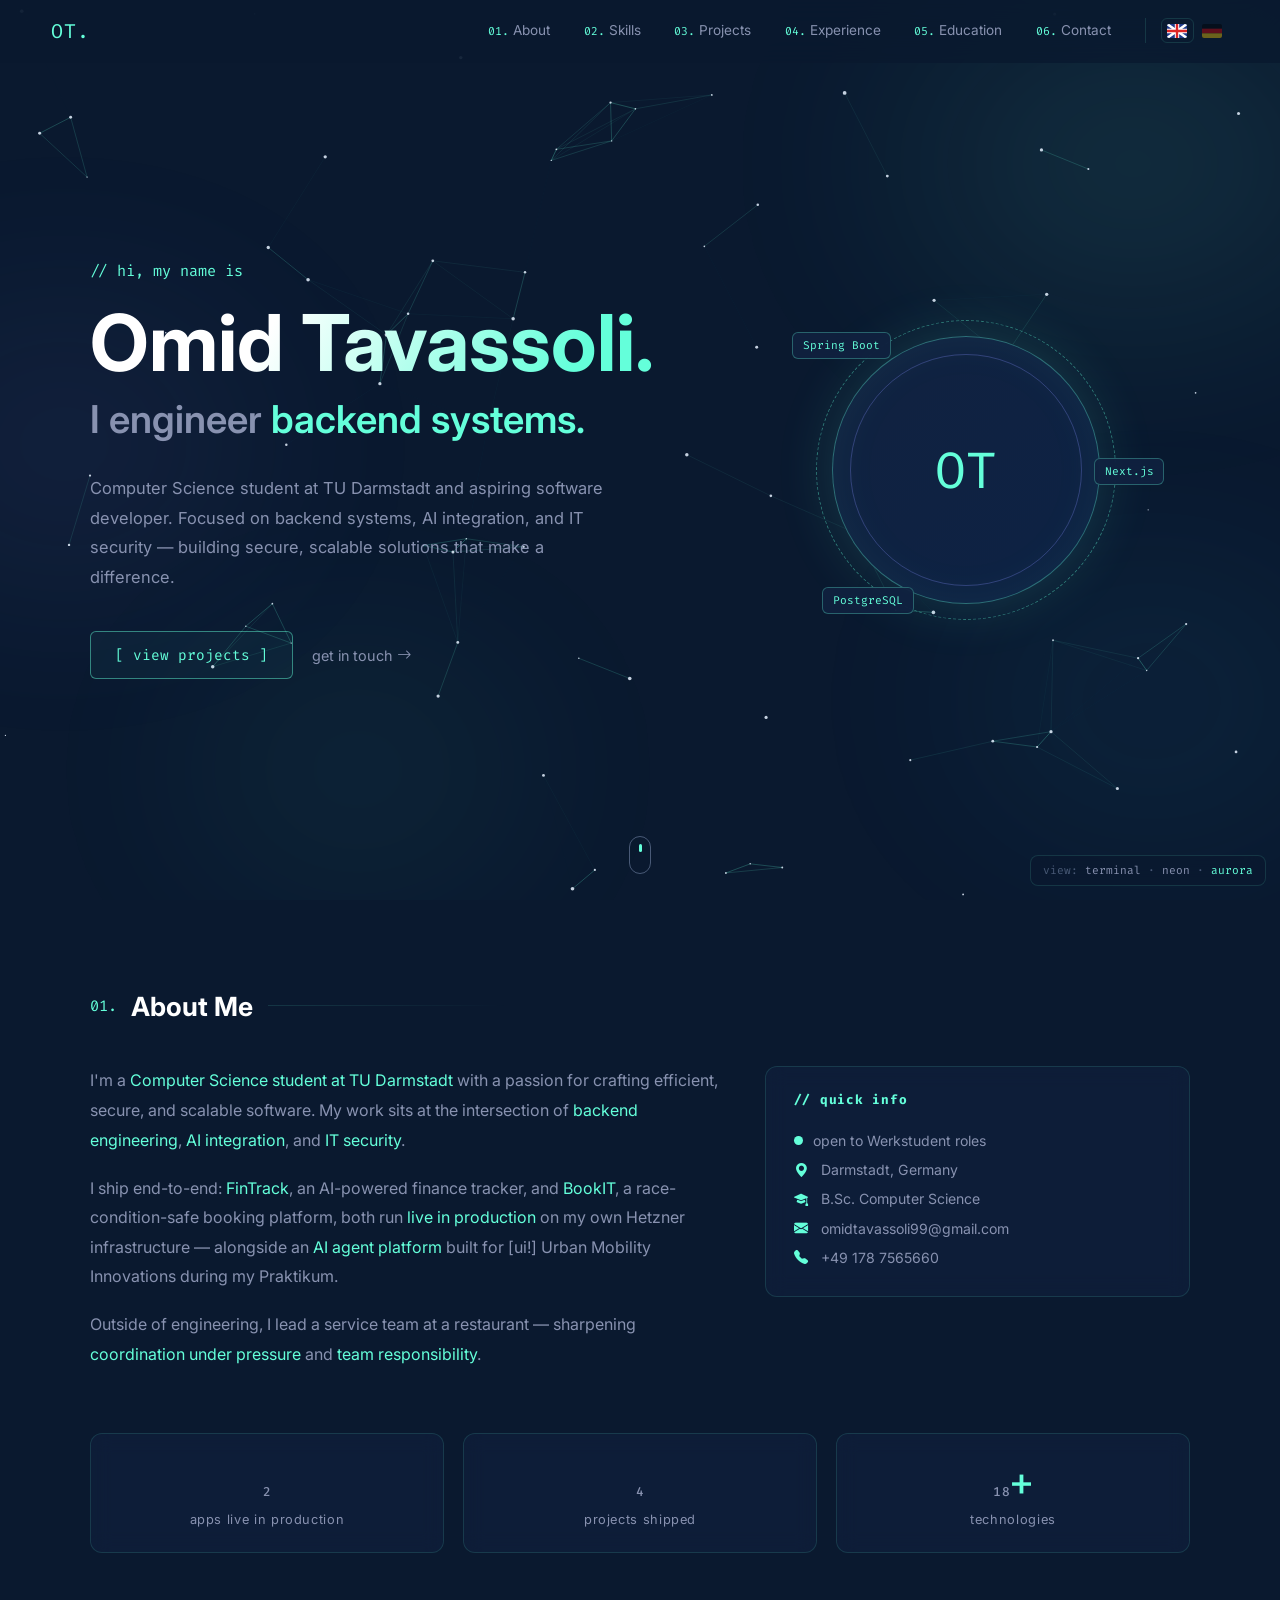
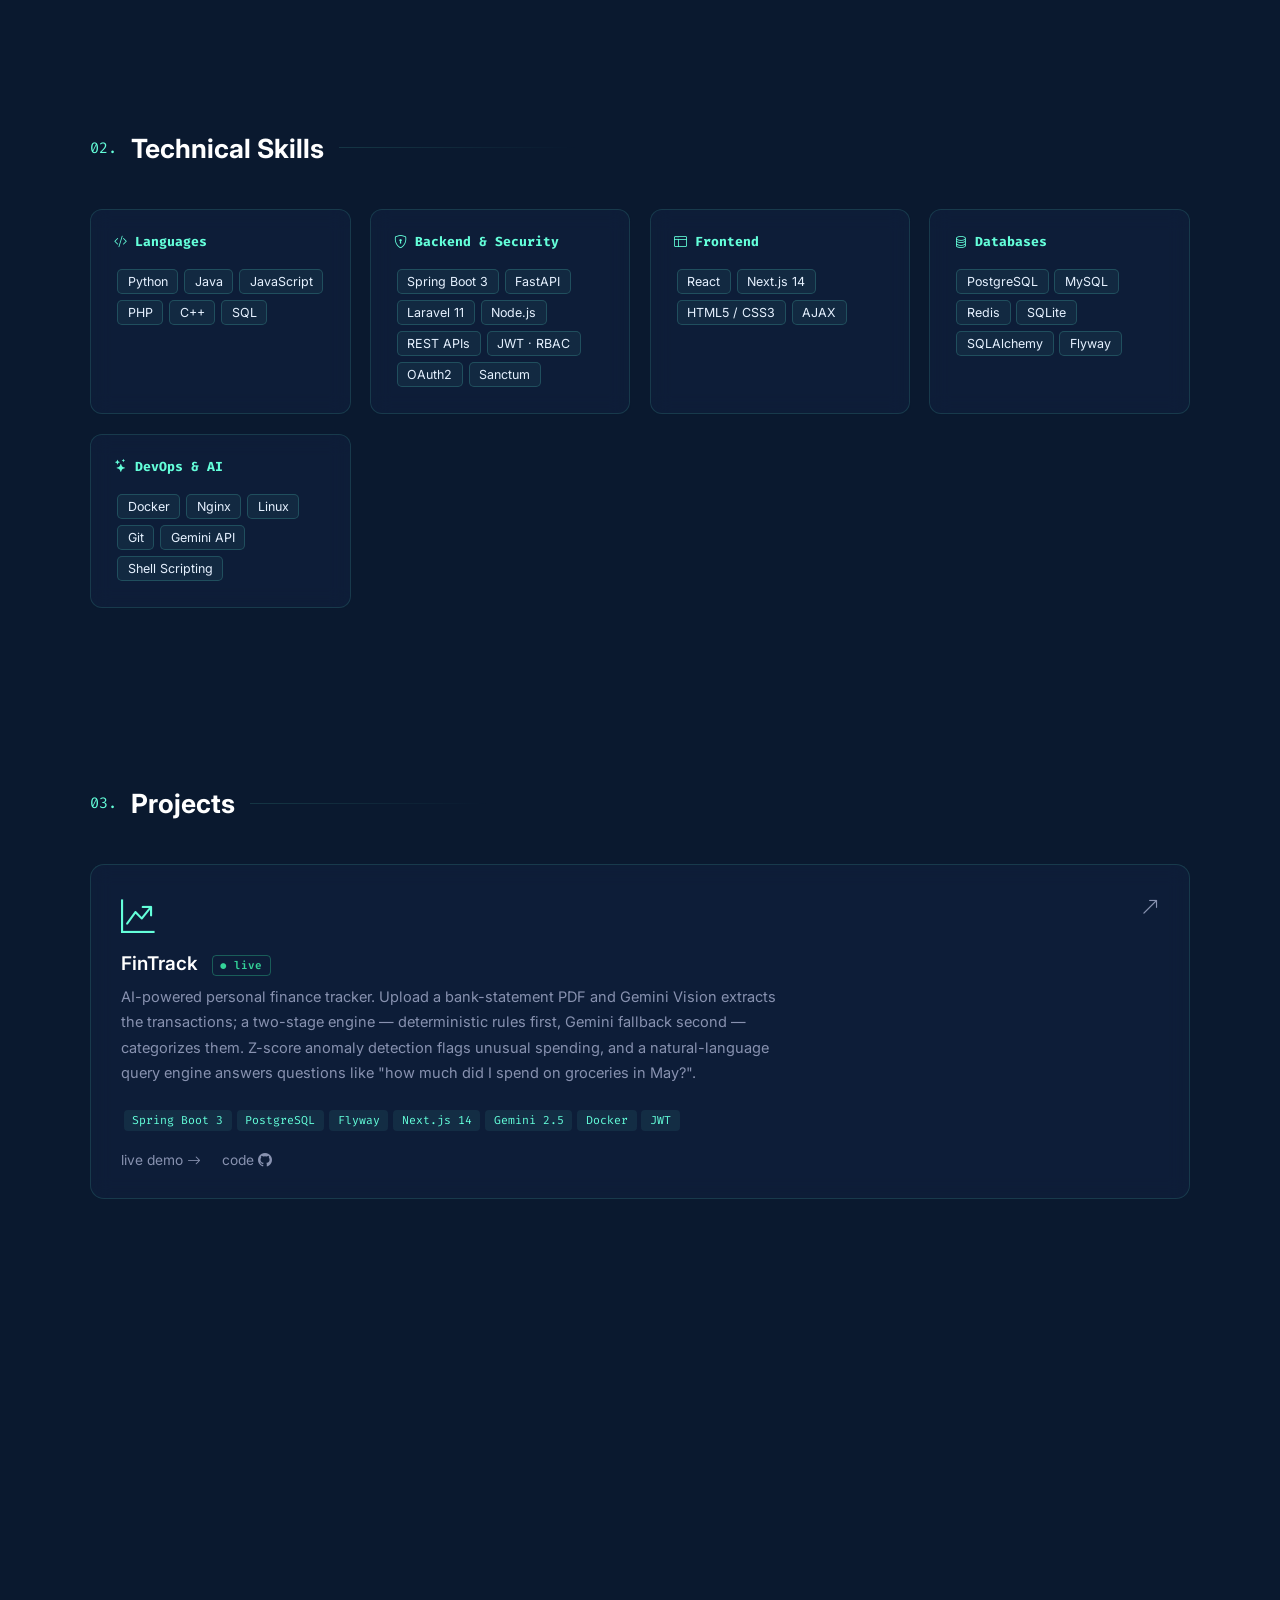
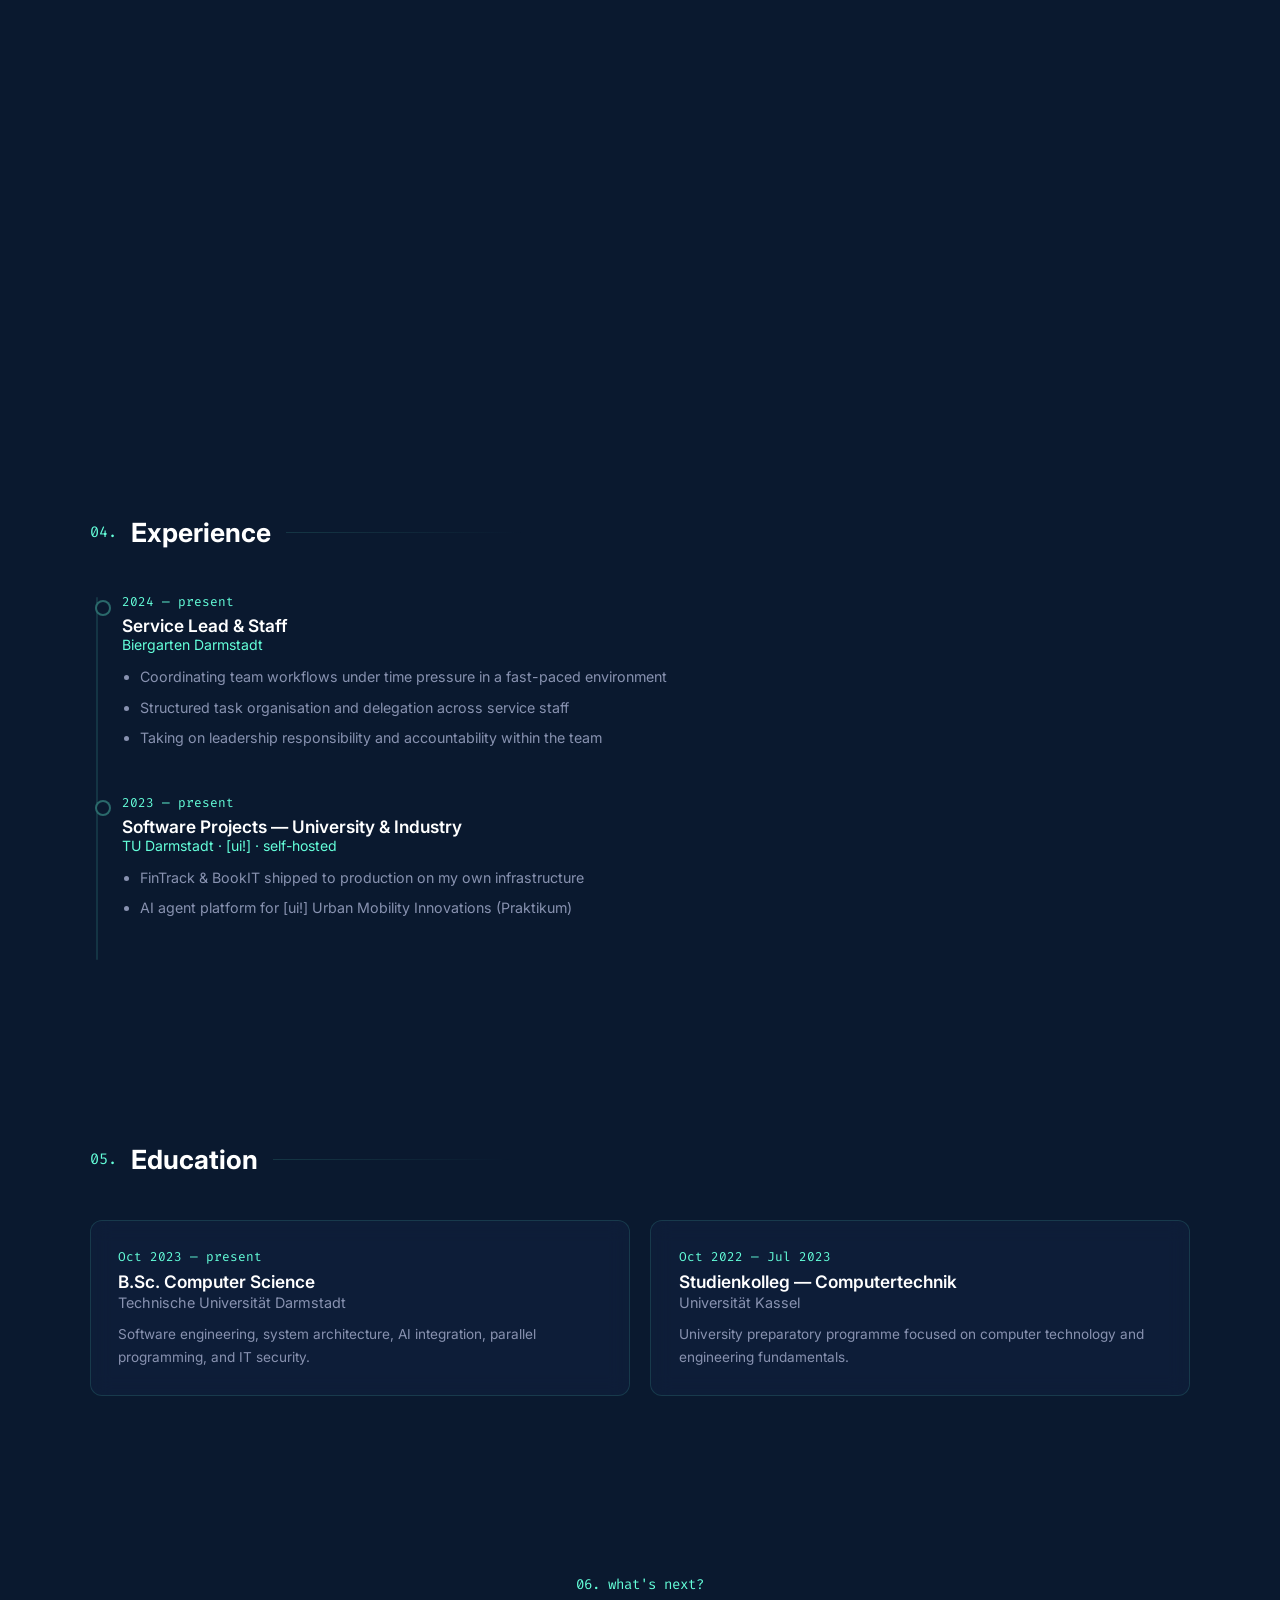
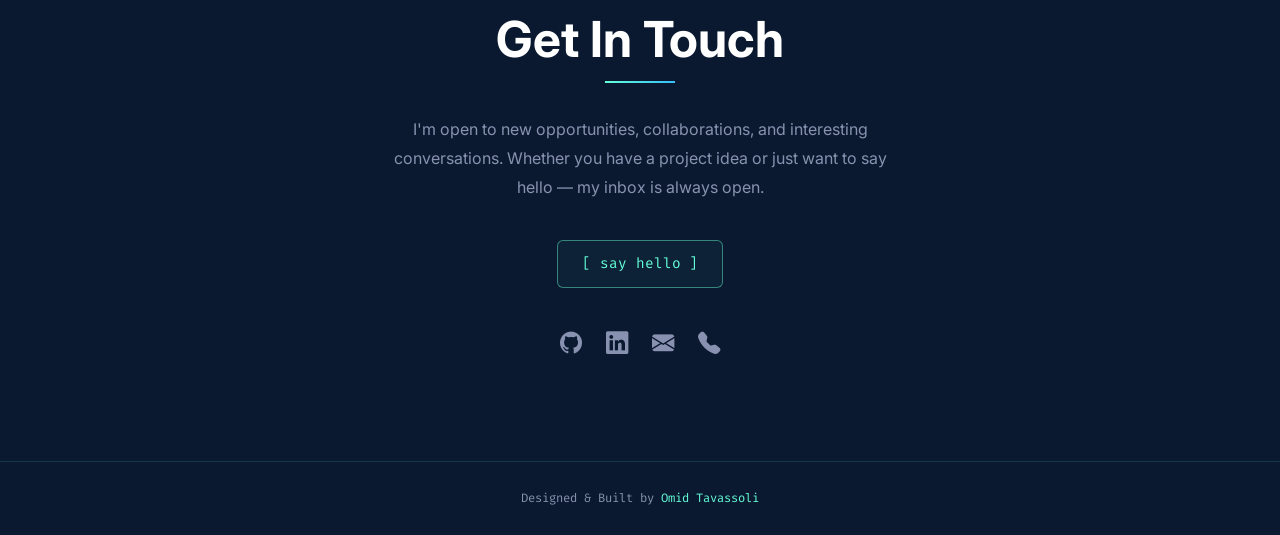
==== aurora.html @ 53992a0b "new design and evrything new i fucked up befor" ====
<!DOCTYPE html>
<html lang="en">
<head>
<meta charset="UTF-8">
<meta name="viewport" content="width=device-width, initial-scale=1.0">
<title>Omid Tavassoli — Software Developer · Aurora</title>
<meta name="description" content="Omid Tavassoli — Computer Science student at TU Darmstadt building secure backend systems, AI integrations, and full-stack web apps.">
<meta name="author" content="Omid Tavassoli">
<meta name="theme-color" content="#0a192f">
<meta property="og:type" content="website">
<meta property="og:title" content="Omid Tavassoli — Software Developer">
<meta property="og:description" content="Backend systems, AI integration, and IT security — portfolio of a CS student at TU Darmstadt.">
<link rel="icon" type="image/svg+xml" href="data:image/svg+xml,%3Csvg xmlns='http://www.w3.org/2000/svg' viewBox='0 0 64 64'%3E%3Crect width='64' height='64' rx='14' fill='%230a192f'/%3E%3Ctext x='32' y='43' font-family='monospace' font-size='26' font-weight='bold' text-anchor='middle' fill='%2364ffda'%3EOT%3C/text%3E%3C/svg%3E">
<link rel="preconnect" href="https://fonts.googleapis.com">
<link rel="preconnect" href="https://fonts.gstatic.com" crossorigin>
<link href="https://fonts.googleapis.com/css2?family=Inter:wght@300;400;500;600;700&family=Fira+Code:wght@400;500&display=swap" rel="stylesheet">
<link href="https://cdn.jsdelivr.net/npm/bootstrap-icons@1.11.3/font/bootstrap-icons.css" rel="stylesheet">
<style>
:root{
    --bg:#0a192f; --bg2:#112240; --card:rgba(17,34,64,.55);
    --mint:#64ffda; --indigo:#818cf8; --sky:#38bdf8;
    --text:#e6f1ff; --muted:#8892b0; --faint:#495a77;
    --border:rgba(100,255,218,.13);
}
*{margin:0;padding:0;box-sizing:border-box}
html{scroll-behavior:smooth}
body{
    background:var(--bg);color:var(--text);
    font-family:'Inter',sans-serif;overflow-x:hidden;
    animation:pagein .55s ease;
}
@keyframes pagein{from{opacity:0}}
::selection{background:rgba(100,255,218,.85);color:#0a192f}
::-webkit-scrollbar{width:7px}
::-webkit-scrollbar-track{background:var(--bg)}
::-webkit-scrollbar-thumb{background:#1d3a6e;border-radius:4px}
::-webkit-scrollbar-thumb:hover{background:var(--mint)}
.wrap{width:min(1100px,92%);margin:0 auto}
.mono{font-family:'Fira Code',monospace}

/* ── scroll progress ── */
#prog{position:fixed;top:0;left:0;right:0;height:2px;z-index:500;
    background:linear-gradient(90deg,var(--mint),var(--sky),var(--indigo));
    transform:scaleX(0);transform-origin:left}

/* ── aurora background ── */
#bgfx{position:fixed;inset:0;z-index:0;overflow:hidden;pointer-events:none}
.aur{position:absolute;border-radius:50%;filter:blur(110px);opacity:.32;will-change:transform}
.a1{width:55vw;height:34vw;top:-6%;right:-16%;background:radial-gradient(ellipse,rgba(100,255,218,.5),transparent 65%);animation:adrift1 28s ease-in-out infinite alternate}
.a2{width:46vw;height:30vw;top:28%;left:-18%;background:radial-gradient(ellipse,rgba(129,140,248,.45),transparent 65%);animation:adrift2 34s ease-in-out infinite alternate}
.a3{width:44vw;height:28vw;top:58%;right:-12%;background:radial-gradient(ellipse,rgba(56,189,248,.4),transparent 65%);animation:adrift3 30s ease-in-out infinite alternate}
.a4{width:40vw;height:26vw;bottom:-4%;left:8%;background:radial-gradient(ellipse,rgba(100,255,218,.35),transparent 65%);animation:adrift1 26s ease-in-out infinite alternate-reverse}
@keyframes adrift1{to{transform:translate3d(-6vw,5vh,0) scale(1.18) rotate(8deg)}}
@keyframes adrift2{to{transform:translate3d(7vw,-4vh,0) scale(.92) rotate(-6deg)}}
@keyframes adrift3{to{transform:translate3d(-5vw,-6vh,0) scale(1.1) rotate(5deg)}}
#page{position:relative;z-index:1}

/* ── navbar ── */
#nav{
    position:fixed;top:0;left:0;right:0;z-index:300;
    display:flex;align-items:center;justify-content:space-between;
    padding:1rem 4vw;
    background:rgba(10,25,47,.78);backdrop-filter:blur(14px);-webkit-backdrop-filter:blur(14px);
    border-bottom:1px solid transparent;
    transition:transform .4s ease,box-shadow .3s,border-color .3s;
}
#nav.scrolled{box-shadow:0 10px 34px rgba(0,0,0,.4);border-color:var(--border)}
#nav.hide{transform:translateY(-100%)}
.brand{font-family:'Fira Code';color:var(--mint);font-size:1.25rem;text-decoration:none;letter-spacing:.04em}
#navlinks{display:flex;align-items:center;gap:.4rem}
.nv{position:relative;color:var(--muted);text-decoration:none;font-size:.85rem;padding:.4rem .2rem;margin:0 .65rem;transition:color .3s}
.nv b{font-family:'Fira Code';font-weight:400;color:var(--mint);font-size:.72rem;margin-right:.25rem}
.nv::after{content:'';position:absolute;left:0;bottom:-1px;height:1.5px;width:100%;background:var(--mint);
    transform:scaleX(0);transform-origin:right;transition:transform .35s ease}
.nv:hover,.nv.active{color:var(--text)}
.nv:hover::after,.nv.active::after{transform:scaleX(1);transform-origin:left}
#mbtn{display:none;background:none;border:none;color:var(--mint);font-size:1.5rem}
@media (max-width:880px){
    #mbtn{display:block}
    #navlinks{
        position:absolute;top:100%;left:0;right:0;flex-direction:column;align-items:flex-start;
        gap:.2rem;padding:1rem 4vw 1.4rem;
        background:rgba(10,25,47,.96);backdrop-filter:blur(16px);border-bottom:1px solid var(--border);
        opacity:0;pointer-events:none;transform:translateY(-8px);transition:opacity .3s,transform .3s;
    }
    #navlinks.open{opacity:1;pointer-events:auto;transform:none}
}

/* ── reveal system ── */
.reveal{opacity:0;transform:translateY(26px);filter:blur(6px);
    transition:opacity .8s cubic-bezier(.22,1,.36,1),transform .8s cubic-bezier(.22,1,.36,1),filter .8s ease;
    transition-delay:var(--d,0s)}
.reveal-l{transform:translateX(-40px)}
.reveal-r{transform:translateX(40px)}
.reveal.on{opacity:1;transform:none;filter:none}

/* ── hero ── */
#hero{position:relative;min-height:100vh;display:flex;align-items:center;padding:100px 0 60px;overflow:hidden}
#stars{position:absolute;inset:0;z-index:0}
.hero-inner{position:relative;z-index:1;display:grid;grid-template-columns:1.15fr .85fr;gap:3rem;align-items:center;width:min(1100px,92%);margin:0 auto;will-change:transform}
.hero-tag{font-family:'Fira Code';color:var(--mint);font-size:.95rem;margin-bottom:1.3rem}
.hero-name{
    font-size:clamp(2.5rem,6.5vw,4.9rem);font-weight:700;line-height:1.04;margin-bottom:.8rem;
    background:linear-gradient(120deg,#fff 30%,var(--mint) 80%);
    -webkit-background-clip:text;background-clip:text;color:transparent;
}
.hero-role{font-size:clamp(1.3rem,3.3vw,2.4rem);font-weight:600;color:var(--muted);margin-bottom:1.5rem;min-height:1.4em}
.rotor{display:inline-block;overflow:hidden;vertical-align:bottom}
.rotor span{display:inline-block;color:var(--mint);transition:transform .5s cubic-bezier(.22,1,.36,1),opacity .5s}
.rotor span.down{transform:translateY(112%);opacity:0}
.hero-bio{color:var(--muted);font-size:1.03rem;max-width:520px;line-height:1.8;margin-bottom:2.4rem}
.hero-cta{display:flex;gap:1.2rem;flex-wrap:wrap;align-items:center}
.btn-brk{
    font-family:'Fira Code';font-size:.9rem;color:var(--mint);text-decoration:none;
    padding:.85rem 1.5rem;border:1px solid rgba(100,255,218,.45);border-radius:6px;
    background:rgba(100,255,218,.04);display:inline-flex;gap:.55rem;align-items:center;
    transition:background .3s,transform .3s,box-shadow .3s;
}
.btn-brk .bl,.btn-brk .br{display:inline-block;transition:transform .3s ease}
.btn-brk:hover{background:rgba(100,255,218,.1);transform:translateY(-3px);box-shadow:0 0 30px rgba(100,255,218,.18)}
.btn-brk:hover .bl{transform:translateX(-5px)}
.btn-brk:hover .br{transform:translateX(5px)}
.link-arrow{color:var(--muted);font-size:.9rem;text-decoration:none;transition:color .3s}
.link-arrow i{transition:transform .3s;display:inline-block}
.link-arrow:hover{color:var(--mint)}
.link-arrow:hover i{transform:translateX(5px)}

.avatar{position:relative;width:min(300px,68vw);aspect-ratio:1;margin:0 auto}
.avatar::before{content:'';position:absolute;inset:0;border-radius:50%;border:1.5px dashed rgba(100,255,218,.4);animation:rotcw 28s linear infinite}
.avatar::after{content:'';position:absolute;inset:34px;border-radius:50%;border:1px solid rgba(129,140,248,.3);animation:rotccw 20s linear infinite}
@keyframes rotcw{to{transform:rotate(360deg)}}
@keyframes rotccw{to{transform:rotate(-360deg)}}
.av-core{
    position:absolute;inset:16px;border-radius:50%;
    background:linear-gradient(135deg,#112240,#0d2244);
    border:1px solid rgba(100,255,218,.35);
    display:flex;align-items:center;justify-content:center;
    font-family:'Fira Code';font-size:3.2rem;color:var(--mint);
    box-shadow:0 0 60px rgba(100,255,218,.14),inset 0 0 50px rgba(100,255,218,.05);
}
.av-chip{
    position:absolute;font-family:'Fira Code';font-size:.7rem;color:var(--mint);
    background:rgba(17,34,64,.88);border:1px solid rgba(100,255,218,.3);
    border-radius:6px;padding:.32rem .6rem;backdrop-filter:blur(6px);
    animation:bob 5.5s ease-in-out infinite alternate;z-index:2;
}
.av-chip.k1{top:4%;left:-8%;animation-delay:0s}
.av-chip.k2{top:46%;right:-16%;animation-delay:1.4s}
.av-chip.k3{bottom:2%;left:2%;animation-delay:.7s}
@keyframes bob{to{transform:translateY(-12px)}}
.scrolldn{position:absolute;bottom:26px;left:50%;transform:translateX(-50%);z-index:1;width:22px;height:38px;border:1.5px solid var(--faint);border-radius:12px}
.scrolldn::before{content:'';position:absolute;left:50%;top:7px;width:3px;height:8px;margin-left:-1.5px;border-radius:2px;background:var(--mint);animation:wheel 1.9s ease-in-out infinite}
@keyframes wheel{0%{transform:translateY(0);opacity:1}70%{transform:translateY(13px);opacity:0}100%{opacity:0}}

/* ── sections ── */
section{padding:5.6rem 0;position:relative}
.sec-title{display:flex;align-items:center;gap:.9rem;font-size:1.65rem;font-weight:700;color:#fff;margin-bottom:2.8rem}
.sec-title .num{font-family:'Fira Code';color:var(--mint);font-size:.95rem;font-weight:400}
.sec-line{flex:1;max-width:240px;height:1px;background:linear-gradient(90deg,var(--border),transparent);
    transform:scaleX(0);transform-origin:left;transition:transform 1s ease .25s}
.sec-title.on .sec-line{transform:scaleX(1)}

/* ── about ── */
.about-grid{display:grid;grid-template-columns:1.5fr 1fr;gap:2.4rem;align-items:start}
.about-text p{color:var(--muted);line-height:1.85;margin-bottom:1.15rem}
.about-text em{color:var(--mint);font-style:normal}
.info-card{
    position:relative;background:var(--card);border:1px solid var(--border);border-radius:12px;
    padding:1.5rem 1.7rem;backdrop-filter:blur(10px);overflow:hidden;
    transition:transform .35s,border-color .35s,box-shadow .35s;
}
.info-card:hover{transform:translateY(-5px);border-color:rgba(100,255,218,.4);box-shadow:0 18px 44px rgba(0,0,0,.35)}
.info-card h6{font-family:'Fira Code';color:var(--mint);font-size:.8rem;letter-spacing:.06em;margin-bottom:1.1rem}
.info-row{display:flex;align-items:center;gap:.65rem;color:var(--muted);font-size:.88rem;padding:.38rem 0}
.info-row i{color:var(--mint);width:17px;flex-shrink:0}
.info-row a{color:var(--muted);text-decoration:none;transition:color .25s}
.info-row a:hover{color:var(--mint)}
.pulse{width:9px;height:9px;border-radius:50%;background:var(--mint);flex-shrink:0;
    box-shadow:0 0 0 0 rgba(100,255,218,.6);animation:pulse 2.2s infinite}
@keyframes pulse{70%{box-shadow:0 0 0 10px rgba(100,255,218,0)}100%{box-shadow:0 0 0 0 rgba(100,255,218,0)}}

.stats{display:grid;grid-template-columns:repeat(3,1fr);gap:1.2rem;margin-top:2.8rem}
.stat{
    background:var(--card);border:1px solid var(--border);border-radius:12px;
    padding:1.5rem 1rem;text-align:center;backdrop-filter:blur(10px);
    transition:transform .3s,border-color .3s;
}
.stat:hover{transform:translateY(-4px);border-color:rgba(100,255,218,.4)}
.stat b{display:block;font-family:'Fira Code';font-size:clamp(1.7rem,3.6vw,2.4rem);color:var(--mint);font-weight:500}
.stat span{color:var(--muted);font-size:.8rem;letter-spacing:.05em}

/* ── skills ── */
.skill-grid{display:grid;grid-template-columns:repeat(auto-fit,minmax(235px,1fr));gap:1.2rem}
.skill-card{
    background:var(--card);border:1px solid var(--border);border-radius:12px;
    padding:1.45rem;backdrop-filter:blur(10px);
    transition:transform .35s,border-color .35s,box-shadow .35s;
}
.skill-card:hover{transform:translateY(-6px);border-color:rgba(100,255,218,.45);box-shadow:0 16px 40px rgba(0,0,0,.35)}
.skill-card h6{font-family:'Fira Code';color:var(--mint);font-size:.82rem;margin-bottom:1rem;display:flex;align-items:center;gap:.5rem}
.tag{
    display:inline-block;background:rgba(100,255,218,.06);border:1px solid rgba(100,255,218,.18);
    color:var(--text);font-size:.78rem;padding:.26rem .6rem;border-radius:5px;margin:.18rem;
    opacity:0;transform:translateY(10px);
    transition:opacity .45s ease,transform .45s ease,background .25s,color .25s;
}
.skill-card.on .tag{opacity:1;transform:none}
.skill-card.on .tag:nth-of-type(1){transition-delay:.1s}.skill-card.on .tag:nth-of-type(2){transition-delay:.15s}
.skill-card.on .tag:nth-of-type(3){transition-delay:.2s}.skill-card.on .tag:nth-of-type(4){transition-delay:.25s}
.skill-card.on .tag:nth-of-type(5){transition-delay:.3s}.skill-card.on .tag:nth-of-type(6){transition-delay:.35s}
.skill-card.on .tag:nth-of-type(7){transition-delay:.4s}.skill-card.on .tag:nth-of-type(8){transition-delay:.45s}
.tag:hover{background:rgba(100,255,218,.16);color:var(--mint)}

/* ── projects ── */
.pgrid{display:grid;grid-template-columns:1fr 1fr;gap:1.3rem}
.pcard{
    position:relative;background:var(--card);border:1px solid var(--border);border-radius:14px;
    padding:1.9rem;backdrop-filter:blur(10px);overflow:hidden;
    transition:transform .35s,border-color .35s,box-shadow .35s;will-change:transform;
}
.pcard::before{content:'';position:absolute;top:0;left:0;right:0;height:2px;
    background:linear-gradient(90deg,var(--mint),var(--sky),transparent);opacity:0;transition:opacity .35s}
.pcard::after{content:'';position:absolute;inset:0;pointer-events:none;opacity:0;transition:opacity .35s;
    background:radial-gradient(480px circle at var(--mx,50%) var(--my,50%),rgba(100,255,218,.08),transparent 45%)}
.pcard:hover{border-color:rgba(100,255,218,.4);box-shadow:0 24px 54px rgba(0,0,0,.42)}
.pcard:hover::before,.pcard:hover::after{opacity:1}
.pcard.feat{grid-column:1/-1}
.ptop{display:flex;align-items:flex-start;justify-content:space-between;margin-bottom:1rem}
.pic{font-size:2.1rem;color:var(--mint)}
.pgo{color:var(--muted);font-size:1.15rem;transition:transform .3s,color .3s}
.pcard:hover .pgo{transform:translate(4px,-4px);color:var(--mint)}
.pcard h5{color:#fff;font-weight:600;font-size:1.18rem;margin-bottom:.6rem}
.pcard p{color:var(--muted);font-size:.91rem;line-height:1.75;margin-bottom:1.3rem}
.pcard.feat p{max-width:680px}
.stack span{font-family:'Fira Code';color:var(--mint);font-size:.72rem;background:rgba(100,255,218,.07);
    padding:.2rem .55rem;border-radius:4px;margin:.14rem;display:inline-block}
@media (max-width:760px){.pgrid{grid-template-columns:1fr}}

/* ── experience timeline ── */
.timeline{position:relative;max-width:760px;padding-left:2rem}
.tl-track{position:absolute;left:6px;top:4px;bottom:4px;width:2px;background:rgba(100,255,218,.12);border-radius:2px}
.tl-fill{position:absolute;left:6px;top:4px;bottom:4px;width:2px;border-radius:2px;
    background:linear-gradient(180deg,var(--mint),var(--sky));
    transform:scaleY(0);transform-origin:top}
.tl-item{position:relative;padding-bottom:2.4rem}
.tl-item::before{content:'';position:absolute;left:-1.66rem;top:.42rem;width:12px;height:12px;border-radius:50%;
    background:var(--bg);border:2px solid rgba(100,255,218,.35);transition:background .4s,box-shadow .4s,border-color .4s}
.tl-item.lit::before{background:var(--mint);border-color:var(--mint);box-shadow:0 0 14px rgba(100,255,218,.7)}
.tl-date{font-family:'Fira Code';color:var(--mint);font-size:.8rem;margin-bottom:.3rem}
.tl-title{color:#fff;font-weight:600;font-size:1.08rem}
.tl-org{color:var(--mint);font-size:.88rem;margin-bottom:.7rem}
.tl-body{color:var(--muted);font-size:.89rem;line-height:1.8;padding-left:1.1rem}
.tl-body li{margin-bottom:.3rem}

/* ── education ── */
.edu-grid{display:grid;grid-template-columns:1fr 1fr;gap:1.3rem}
.edu-card{
    background:var(--card);border:1px solid var(--border);border-radius:12px;
    padding:1.7rem;backdrop-filter:blur(10px);
    transition:transform .35s,border-color .35s,box-shadow .35s;
}
.edu-card:hover{transform:translateY(-5px);border-color:rgba(100,255,218,.42);box-shadow:0 16px 40px rgba(0,0,0,.35)}
.edu-year{font-family:'Fira Code';color:var(--mint);font-size:.8rem}
.edu-degree{color:#fff;font-weight:600;font-size:1.08rem;margin:.35rem 0 .15rem}
.edu-school{color:var(--muted);font-size:.9rem}
.edu-note{color:var(--muted);font-size:.85rem;margin-top:.75rem;line-height:1.65}
@media (max-width:700px){.edu-grid{grid-template-columns:1fr}}

/* ── contact ── */
#contact{text-align:center;padding-bottom:6.5rem}
.contact-eyebrow{font-family:'Fira Code';color:var(--mint);font-size:.88rem;margin-bottom:.9rem}
.contact-h{font-size:clamp(1.9rem,4.5vw,3.1rem);font-weight:700;color:#fff;margin-bottom:1.1rem;position:relative;display:inline-block}
.contact-h::after{content:'';position:absolute;left:50%;transform:translateX(-50%);bottom:-14px;width:70px;height:2px;
    background:linear-gradient(90deg,var(--mint),var(--sky))}
.contact-sub{color:var(--muted);max-width:500px;margin:1.8rem auto 2.4rem;line-height:1.8}
.social-row{display:flex;justify-content:center;gap:1.5rem;margin-top:2.6rem}
.social-btn{color:var(--muted);font-size:1.4rem;text-decoration:none;transition:color .25s,transform .25s,text-shadow .25s}
.social-btn:hover{color:var(--mint);transform:translateY(-5px);text-shadow:0 0 22px rgba(100,255,218,.6)}

footer{border-top:1px solid var(--border);padding:1.8rem 0;text-align:center;
    font-family:'Fira Code';font-size:.76rem;color:var(--muted)}
footer span{color:var(--mint)}

/* ── language toggle ── */
.langwrap{display:inline-flex;gap:.15rem;align-items:center;margin-left:.9rem;padding-left:.9rem;border-left:1px solid var(--border)}
.langbtn{background:none;border:1px solid transparent;border-radius:6px;padding:.28rem .34rem;cursor:pointer;opacity:.4;transition:opacity .25s,border-color .25s;line-height:0}
.langbtn svg{width:20px;height:14px;border-radius:2px;display:block}
.langbtn:hover{opacity:.85}
.langbtn.active{opacity:1;border-color:var(--border)}
.pstat{font-family:'Fira Code';font-size:.68rem;color:#34d399;border:1px solid rgba(52,211,153,.35);border-radius:4px;padding:.12rem .45rem;margin-left:.55rem;vertical-align:middle}
.pstat.proto{color:var(--indigo);border-color:rgba(129,140,248,.4)}
.pstat.code{color:var(--sky);border-color:rgba(56,189,248,.4)}
.plinks{margin-top:1.15rem;display:flex;gap:1.3rem;flex-wrap:wrap}
.plinks .link-arrow{font-size:.86rem}

/* ── switcher ── */
.switch{position:fixed;right:14px;bottom:14px;z-index:400;font-family:'Fira Code';font-size:.7rem;color:var(--faint);
    background:rgba(10,25,47,.85);border:1px solid var(--border);border-radius:8px;padding:.45rem .75rem;backdrop-filter:blur(10px)}
.switch a{color:var(--muted);text-decoration:none;transition:color .2s}
.switch a:hover{color:var(--mint)}
.switch .cur-t{color:var(--mint)}

@media (max-width:880px){
    .hero-inner{grid-template-columns:1fr;gap:2.2rem;text-align:left}
    .avatar{width:min(220px,60vw)}
    .about-grid{grid-template-columns:1fr}
}
@media (max-width:560px){
    section{padding:4.2rem 0}
    .stats{gap:.7rem}
    .av-chip.k2{right:-4%}
}
@media (prefers-reduced-motion:reduce){
    *,*::before,*::after{animation:none!important;transition:none!important}
    html{scroll-behavior:auto}
    .reveal,.tag{opacity:1!important;transform:none!important;filter:none!important}
    .sec-line{transform:none!important}
    .tl-fill{transform:none!important}
}
</style>
</head>
<body>
<div id="prog"></div>
<div id="bgfx">
    <div class="aur a1"></div><div class="aur a2"></div><div class="aur a3"></div><div class="aur a4"></div>
</div>

<div id="page">

<nav id="nav">
    <a class="brand" href="#hero">OT.</a>
    <button id="mbtn" aria-label="menu"><i class="bi bi-list"></i></button>
    <div id="navlinks">
        <a class="nv" href="#about"><b>01.</b><span data-i18n="nav.about">About</span></a>
        <a class="nv" href="#skills"><b>02.</b><span data-i18n="nav.skills">Skills</span></a>
        <a class="nv" href="#projects"><b>03.</b><span data-i18n="nav.projects">Projects</span></a>
        <a class="nv" href="#experience"><b>04.</b><span data-i18n="nav.experience">Experience</span></a>
        <a class="nv" href="#education"><b>05.</b><span data-i18n="nav.education">Education</span></a>
        <a class="nv" href="#contact"><b>06.</b><span data-i18n="nav.contact">Contact</span></a>
        <span class="langwrap"><button class="langbtn" data-setlang="en" title="English" aria-label="English"><svg viewBox="0 0 20 14"><rect width="20" height="14" fill="#1e3a8a"/><path d="M0 0l20 14M20 0L0 14" stroke="#fff" stroke-width="2.6"/><path d="M10 0v14M0 7h20" stroke="#fff" stroke-width="4.4"/><path d="M10 0v14M0 7h20" stroke="#dc2626" stroke-width="2.4"/></svg></button><button class="langbtn" data-setlang="de" title="Deutsch" aria-label="Deutsch"><svg viewBox="0 0 20 14"><rect width="20" height="14" fill="#000"/><rect y="4.66" width="20" height="4.67" fill="#dd0000"/><rect y="9.33" width="20" height="4.67" fill="#ffce00"/></svg></button></span>
    </div>
</nav>

<!-- ══ hero ══ -->
<header id="hero">
    <canvas id="stars"></canvas>
    <div class="hero-inner">
        <div>
            <p class="hero-tag reveal" data-i18n="hero.tag">// hi, my name is</p>
            <h1 class="hero-name reveal" style="--d:.08s">Omid Tavassoli.</h1>
            <div class="hero-role reveal" style="--d:.16s"><span data-i18n="hero.engineer">I engineer </span><span class="rotor"><span id="rotorWord">backend systems.</span></span></div>
            <p class="hero-bio reveal" style="--d:.24s" data-i18n="hero.bio">
                Computer Science student at TU Darmstadt and aspiring software developer.
                Focused on backend systems, AI integration, and IT security — building secure,
                scalable solutions that make a difference.
            </p>
            <div class="hero-cta reveal" style="--d:.32s">
                <a class="btn-brk" href="#projects"><span class="bl">[</span><span data-i18n="cta.view"> view projects </span><span class="br">]</span></a>
                <a class="link-arrow" href="#contact"><span data-i18n="cta.touch">get in touch </span><i class="bi bi-arrow-right"></i></a>
            </div>
        </div>
        <div class="reveal" style="--d:.4s">
            <div class="avatar">
                <div class="av-core">OT</div>
                <span class="av-chip k1">Spring Boot</span>
                <span class="av-chip k2">Next.js</span>
                <span class="av-chip k3">PostgreSQL</span>
            </div>
        </div>
    </div>
    <div class="scrolldn"></div>
</header>

<main>

<!-- ══ about ══ -->
<section id="about">
    <div class="wrap">
        <h2 class="sec-title reveal"><span class="num">01.</span> <span data-i18n="about.me">About Me</span> <span class="sec-line"></span></h2>
        <div class="about-grid">
            <div class="about-text">
                <p class="reveal" data-i18n-html="about.p1">.</p>
                <p class="reveal" style="--d:.1s" data-i18n-html="about.p2">.</p>
                <p class="reveal" style="--d:.2s" data-i18n-html="about.p3">.</p>
            </div>
            <div class="info-card reveal reveal-r" style="--d:.15s">
                <h6>// quick info</h6>
                <div class="info-row"><span class="pulse"></span> <span data-i18n="now.open">open to Werkstudent roles</span></div>
                <div class="info-row"><i class="bi bi-geo-alt-fill"></i> Darmstadt, Germany</div>
                <div class="info-row"><i class="bi bi-mortarboard-fill"></i> B.Sc. Computer Science</div>
                <div class="info-row"><i class="bi bi-envelope-fill"></i> <a href="mailto:omidtavassoli99@gmail.com">omidtavassoli99@gmail.com</a></div>
                <div class="info-row"><i class="bi bi-telephone-fill"></i> <a href="tel:+491787565660">+49 178 7565660</a></div>
            </div>
        </div>
        <div class="stats">
            <div class="stat reveal" style="--d:0s"><b><span class="cnt" data-count="2">0</span></b><span data-i18n="stats.live">apps live in production</span></div>
            <div class="stat reveal" style="--d:.12s"><b><span class="cnt" data-count="4">0</span></b><span data-i18n="stats.shipped">projects shipped</span></div>
            <div class="stat reveal" style="--d:.24s"><b><span class="cnt" data-count="18">0</span>+</b><span data-i18n="stats.tech">technologies</span></div>
        </div>
    </div>
</section>

<!-- ══ skills ══ -->
<section id="skills">
    <div class="wrap">
        <h2 class="sec-title reveal"><span class="num">02.</span> <span data-i18n="skills.aurora">Technical Skills</span> <span class="sec-line"></span></h2>
        <div class="skill-grid">
            <div class="skill-card reveal" style="--d:0s">
                <h6><i class="bi bi-code-slash"></i> <span data-i18n="sk.lang">Languages</span></h6>
                <span class="tag">Python</span><span class="tag">Java</span><span class="tag">JavaScript</span><span class="tag">PHP</span><span class="tag">C++</span><span class="tag">SQL</span>
            </div>
            <div class="skill-card reveal" style="--d:.08s">
                <h6><i class="bi bi-shield-lock"></i> <span data-i18n="sk.backend">Backend &amp; Security</span></h6>
                <span class="tag">Spring Boot 3</span><span class="tag">FastAPI</span><span class="tag">Laravel 11</span><span class="tag">Node.js</span><span class="tag">REST APIs</span><span class="tag">JWT · RBAC</span><span class="tag">OAuth2</span><span class="tag">Sanctum</span>
            </div>
            <div class="skill-card reveal" style="--d:.16s">
                <h6><i class="bi bi-window-sidebar"></i> <span data-i18n="sk.frontend">Frontend</span></h6>
                <span class="tag">React</span><span class="tag">Next.js 14</span><span class="tag">HTML5 / CSS3</span><span class="tag">AJAX</span>
            </div>
            <div class="skill-card reveal" style="--d:.24s">
                <h6><i class="bi bi-database"></i> <span data-i18n="sk.db">Databases</span></h6>
                <span class="tag">PostgreSQL</span><span class="tag">MySQL</span><span class="tag">Redis</span><span class="tag">SQLite</span><span class="tag">SQLAlchemy</span><span class="tag">Flyway</span>
            </div>
            <div class="skill-card reveal" style="--d:.32s">
                <h6><i class="bi bi-stars"></i> <span data-i18n="sk.devops">DevOps &amp; AI</span></h6>
                <span class="tag">Docker</span><span class="tag">Nginx</span><span class="tag">Linux</span><span class="tag">Git</span><span class="tag">Gemini API</span><span class="tag">Shell Scripting</span>
            </div>
        </div>
    </div>
</section>

<!-- ══ projects ══ -->
<section id="projects">
    <div class="wrap">
        <h2 class="sec-title reveal"><span class="num">03.</span> <span data-i18n="proj.aurora">Projects</span> <span class="sec-line"></span></h2>
        <div class="pgrid">
            <div class="pcard feat tilt reveal">
                <div class="ptop"><span class="pic"><i class="bi bi-graph-up-arrow"></i></span><a class="pgo" href="https://fintrack.omidtavassoli.dev" target="_blank" rel="noopener" aria-label="FinTrack live demo"><i class="bi bi-arrow-up-right"></i></a></div>
                <h5>FinTrack <span class="pstat">● live</span></h5>
                <p data-i18n="p.fin.desc">.</p>
                <div class="stack"><span>Spring Boot 3</span><span>PostgreSQL</span><span>Flyway</span><span>Next.js 14</span><span>Gemini 2.5</span><span>Docker</span><span>JWT</span></div>
                <div class="plinks"><a class="link-arrow" href="https://fintrack.omidtavassoli.dev" target="_blank" rel="noopener"><span data-i18n="link.live">live demo</span> <i class="bi bi-arrow-right"></i></a><a class="link-arrow" href="https://github.com/omid-tavassoli/fintrack" target="_blank" rel="noopener"><span data-i18n="link.code">code</span> <i class="bi bi-github"></i></a></div>
            </div>
            <div class="pcard tilt reveal reveal-l" style="--d:.1s">
                <div class="ptop"><span class="pic"><i class="bi bi-calendar2-check"></i></span><a class="pgo" href="https://bookit.omidtavassoli.dev" target="_blank" rel="noopener" aria-label="BookIT live demo"><i class="bi bi-arrow-up-right"></i></a></div>
                <h5>BookIT <span class="pstat">● live</span></h5>
                <p data-i18n="p.book.desc">.</p>
                <div class="stack"><span>Laravel 11</span><span>PostgreSQL</span><span>Redis</span><span>Next.js 14</span><span>Sanctum</span><span>Docker</span></div>
                <div class="plinks"><a class="link-arrow" href="https://bookit.omidtavassoli.dev" target="_blank" rel="noopener"><span data-i18n="link.live">live demo</span> <i class="bi bi-arrow-right"></i></a><a class="link-arrow" href="https://github.com/omid-tavassoli/bookit" target="_blank" rel="noopener"><span data-i18n="link.code">code</span> <i class="bi bi-github"></i></a></div>
            </div>
            <div class="pcard tilt reveal reveal-r" style="--d:.2s">
                <div class="ptop"><span class="pic"><i class="bi bi-robot"></i></span><a class="pgo" href="https://github.com/omid-tavassoli/TeamProject-KiAgent" target="_blank" rel="noopener" aria-label="KI-Agent code"><i class="bi bi-arrow-up-right"></i></a></div>
                <h5>KI-Agent Platform <span class="pstat code">code</span></h5>
                <p data-i18n="p.ui.desc">.</p>
                <div class="stack"><span>React</span><span>FastAPI</span><span>PostgreSQL</span><span>Docker</span><span>JWT</span><span>RBAC</span></div>
                <div class="plinks"><a class="link-arrow" href="https://github.com/omid-tavassoli/TeamProject-KiAgent" target="_blank" rel="noopener"><span data-i18n="link.code">code</span> <i class="bi bi-github"></i></a></div>
            </div>
            <div class="pcard feat tilt reveal" style="--d:.1s">
                <div class="ptop"><span class="pic"><i class="bi bi-mortarboard"></i></span><a class="pgo" href="https://edufund.omidtavassoli.dev" target="_blank" rel="noopener" aria-label="EduFund prototype"><i class="bi bi-arrow-up-right"></i></a></div>
                <h5>EduFund <span class="pstat proto" data-i18n="badge.proto">prototype</span></h5>
                <p data-i18n="p.edu.desc">.</p>
                <div class="stack"><span>Gemini API</span><span>AI product design</span></div>
                <div class="plinks"><a class="link-arrow" href="https://edufund.omidtavassoli.dev" target="_blank" rel="noopener"><span data-i18n="link.proto">live prototype</span> <i class="bi bi-arrow-right"></i></a></div>
            </div>
        </div>
    </div>
</section>

<!-- ══ experience ══ -->
<section id="experience">
    <div class="wrap">
        <h2 class="sec-title reveal"><span class="num">04.</span> <span data-i18n="nav.experience">Experience</span> <span class="sec-line"></span></h2>
        <div class="timeline">
            <div class="tl-track"></div>
            <div class="tl-fill"></div>
            <div class="tl-item reveal">
                <div class="tl-date">2024 — present</div>
                <div class="tl-title" data-i18n="j1.role">Service Lead &amp; Staff</div>
                <div class="tl-org">Biergarten Darmstadt</div>
                <ul class="tl-body">
                    <li>Coordinating team workflows under time pressure in a fast-paced environment</li>
                    <li>Structured task organisation and delegation across service staff</li>
                    <li>Taking on leadership responsibility and accountability within the team</li>
                </ul>
            </div>
            <div class="tl-item reveal" style="--d:.1s">
                <div class="tl-date">2023 — present</div>
                <div class="tl-title" data-i18n="exp.j2.role">Software Projects — University &amp; Industry</div>
                <div class="tl-org">TU Darmstadt · [ui!] · self-hosted</div>
                <ul class="tl-body">
                    <li data-i18n="exp.j2.l1">FinTrack &amp; BookIT shipped to production on my own infrastructure</li>
                    <li data-i18n="exp.j2.l2">AI agent platform for [ui!] Urban Mobility Innovations (Praktikum)</li>
                </ul>
            </div>
        </div>
    </div>
</section>

<!-- ══ education ══ -->
<section id="education">
    <div class="wrap">
        <h2 class="sec-title reveal"><span class="num">05.</span> <span data-i18n="nav.education">Education</span> <span class="sec-line"></span></h2>
        <div class="edu-grid">
            <div class="edu-card reveal reveal-l">
                <div class="edu-year">Oct 2023 — present</div>
                <div class="edu-degree" data-i18n="j2.role">B.Sc. Computer Science</div>
                <div class="edu-school">Technische Universität Darmstadt</div>
                <p class="edu-note" data-i18n="j2.desc">.</p>
            </div>
            <div class="edu-card reveal reveal-r" style="--d:.12s">
                <div class="edu-year">Oct 2022 — Jul 2023</div>
                <div class="edu-degree">Studienkolleg — Computertechnik</div>
                <div class="edu-school">Universität Kassel</div>
                <p class="edu-note" data-i18n="j3.desc">.</p>
            </div>
        </div>
    </div>
</section>

<!-- ══ contact ══ -->
<section id="contact">
    <div class="wrap">
        <p class="contact-eyebrow reveal">06. what's next?</p>
        <h2 class="contact-h reveal" style="--d:.08s" data-i18n="contact.aurora">Get In Touch</h2>
        <p class="contact-sub reveal" style="--d:.16s" data-i18n="contact.sub">I'm open to new opportunities, collaborations, and interesting
        conversations. Whether you have a project idea or just want to say hello — my inbox is always open.</p>
        <a class="btn-brk reveal" style="--d:.24s" href="mailto:omidtavassoli99@gmail.com"><span class="bl">[</span><span data-i18n="cta.hello"> say hello </span><span class="br">]</span></a>
        <div class="social-row reveal" style="--d:.32s">
            <a class="social-btn" href="https://github.com/omid-tavassoli" target="_blank" rel="noopener" title="GitHub"><i class="bi bi-github"></i></a>
            <a class="social-btn" href="https://www.linkedin.com/in/omid-tavassoli-b2758b307" target="_blank" rel="noopener" title="LinkedIn"><i class="bi bi-linkedin"></i></a>
            <a class="social-btn" href="mailto:omidtavassoli99@gmail.com" title="Email"><i class="bi bi-envelope-fill"></i></a>
            <a class="social-btn" href="tel:+491787565660" title="Phone"><i class="bi bi-telephone-fill"></i></a>
        </div>
    </div>
</section>

</main>

<footer data-i18n-html="footer.aurora">Designed &amp; Built by <span>Omid Tavassoli</span></footer>

</div><!-- /page -->

<div class="switch">
    view: <a href="terminal.html">terminal</a> · <a href="index.html">neon</a> · <span class="cur-t">aurora</span>
</div>

<script src="i18n.js"></script>
<script>
const RM = matchMedia('(prefers-reduced-motion: reduce)').matches;
const TOUCH = matchMedia('(hover: none), (pointer: coarse)').matches;

/* ── constellation canvas ── */
const hero = document.getElementById('hero');
const cv = document.getElementById('stars');
const ctx = cv.getContext('2d');
let W = 0, H = 0, pts = [], heroVis = true;
const mouse = { x: -1e4, y: -1e4 };

function resize() {
    const DPR = Math.min(2, devicePixelRatio || 1);
    W = hero.clientWidth; H = hero.clientHeight;
    cv.width = W * DPR; cv.height = H * DPR;
    cv.style.width = W + 'px'; cv.style.height = H + 'px';
    ctx.setTransform(DPR, 0, 0, DPR, 0, 0);
    const n = Math.min(110, Math.max(40, Math.round(W * H / 15000)));
    pts = Array.from({ length: n }, () => ({
        x: Math.random() * W, y: Math.random() * H,
        vx: (Math.random() - .5) * .35, vy: (Math.random() - .5) * .35,
        r: Math.random() * 1.3 + .6
    }));
}
function draw() {
    ctx.clearRect(0, 0, W, H);
    for (let i = 0; i < pts.length; i++) {
        for (let j = i + 1; j < pts.length; j++) {
            const a = pts[i], b = pts[j];
            const dx = a.x - b.x, dy = a.y - b.y, d2 = dx * dx + dy * dy;
            if (d2 < 14400) {
                ctx.strokeStyle = 'rgba(100,255,218,' + ((1 - Math.sqrt(d2) / 120) * .3).toFixed(3) + ')';
                ctx.lineWidth = 1;
                ctx.beginPath(); ctx.moveTo(a.x, a.y); ctx.lineTo(b.x, b.y); ctx.stroke();
            }
        }
    }
    for (const p of pts) {
        ctx.fillStyle = 'rgba(230,241,255,.85)';
        ctx.beginPath(); ctx.arc(p.x, p.y, p.r, 0, 7); ctx.fill();
    }
}
function step() {
    if (heroVis && !document.hidden) {
        for (const p of pts) {
            const dx = mouse.x - p.x, dy = mouse.y - p.y, d2 = dx * dx + dy * dy;
            if (d2 < 25600 && d2 > 1) {
                const d = Math.sqrt(d2);
                p.vx += dx / d * .012; p.vy += dy / d * .012;
            }
            p.vx = Math.max(-.6, Math.min(.6, p.vx));
            p.vy = Math.max(-.6, Math.min(.6, p.vy));
            p.x += p.vx; p.y += p.vy;
            if (p.x < 0 || p.x > W) p.vx *= -1;
            if (p.y < 0 || p.y > H) p.vy *= -1;
        }
        draw();
    }
    requestAnimationFrame(step);
}
resize();
if (RM) { draw(); }
else {
    step();
    hero.addEventListener('mousemove', e => {
        const r = cv.getBoundingClientRect();
        mouse.x = e.clientX - r.left; mouse.y = e.clientY - r.top;
    });
    hero.addEventListener('mouseleave', () => { mouse.x = -1e4; mouse.y = -1e4; });
}
let rsT; addEventListener('resize', () => { clearTimeout(rsT); rsT = setTimeout(() => { resize(); if (RM) draw(); }, 150); });
new IntersectionObserver(es => es.forEach(e => heroVis = e.isIntersecting)).observe(hero);

/* ── scroll progress + navbar hide/show + active link + parallax ── */
const prog = document.getElementById('prog');
const nav = document.getElementById('nav');
const navlinks = document.getElementById('navlinks');
const heroInner = document.querySelector('.hero-inner');
const bgfx = document.getElementById('bgfx');
const secs = [...document.querySelectorAll('main section')];
const nvs = [...document.querySelectorAll('.nv')];
let lastY = 0;

addEventListener('scroll', () => {
    const y = scrollY;
    const h = document.documentElement;
    prog.style.transform = 'scaleX(' + (y / (h.scrollHeight - h.clientHeight || 1)) + ')';
    nav.classList.toggle('scrolled', y > 40);
    if (y > 340 && y > lastY && !navlinks.classList.contains('open')) nav.classList.add('hide');
    else nav.classList.remove('hide');
    lastY = y;

    let cur = '';
    secs.forEach(s => { if (y >= s.offsetTop - 180) cur = s.id; });
    nvs.forEach(l => l.classList.toggle('active', l.getAttribute('href') === '#' + cur));

    if (!RM) {
        heroInner.style.transform = 'translateY(' + y * .1 + 'px)';
        bgfx.style.transform = 'translateY(' + y * -.04 + 'px)';
    }
    tlUpdate();
}, { passive: true });

/* ── mobile menu ── */
document.getElementById('mbtn').addEventListener('click', () => navlinks.classList.toggle('open'));
nvs.forEach(a => a.addEventListener('click', () => navlinks.classList.remove('open')));

/* ── reveals ── */
const io = new IntersectionObserver(es => es.forEach(e => {
    if (e.isIntersecting) { e.target.classList.add('on'); io.unobserve(e.target); }
}), { threshold: .15 });
document.querySelectorAll('.reveal').forEach(el => io.observe(el));

/* ── word rotor ── */
const words = () => (window.t && window.t('rotor.aurora')) || ['backend systems.', 'secure APIs.', 'AI solutions.', 'full-stack apps.'];
const rw = document.getElementById('rotorWord');
if (!RM) {
    let wi = 0;
    setInterval(() => {
        rw.classList.add('down');
        setTimeout(() => {
            wi = (wi + 1) % words().length;
            rw.textContent = words()[wi];
            rw.style.transition = 'none';
            rw.style.transform = 'translateY(-112%)';
            rw.style.opacity = '0';
            void rw.offsetHeight;
            rw.style.transition = '';
            rw.classList.remove('down');
            rw.style.transform = '';
            rw.style.opacity = '';
        }, 500);
    }, 3200);
}

/* ── counters ── */
const cio = new IntersectionObserver(es => es.forEach(en => {
    if (!en.isIntersecting) return;
    cio.unobserve(en.target);
    const el = en.target, target = +el.dataset.count, t0 = performance.now(), dur = 1300;
    if (RM) { el.textContent = target; return; }
    (function f(now) {
        const p = Math.min(1, (now - t0) / dur);
        el.textContent = Math.round(target * (p < .5 ? 2 * p * p : -1 + (4 - 2 * p) * p));
        if (p < 1) requestAnimationFrame(f);
    })(t0);
}), { threshold: .6 });
document.querySelectorAll('.cnt').forEach(el => cio.observe(el));

/* ── subtle 3D tilt + glare on project cards ── */
if (!TOUCH && !RM) document.querySelectorAll('.tilt').forEach(card => {
    card.addEventListener('mousemove', e => {
        const r = card.getBoundingClientRect();
        const px = (e.clientX - r.left) / r.width, py = (e.clientY - r.top) / r.height;
        card.style.setProperty('--mx', (px * 100) + '%');
        card.style.setProperty('--my', (py * 100) + '%');
        card.style.transform = 'perspective(900px) rotateX(' + ((.5 - py) * 4) + 'deg) rotateY(' + ((px - .5) * 4) + 'deg) translateY(-4px)';
    });
    card.addEventListener('mouseleave', () => { card.style.transform = ''; });
});

/* ── scroll-linked timeline fill ── */
const tl = document.querySelector('.timeline');
const tlFill = document.querySelector('.tl-fill');
const tlItems = [...document.querySelectorAll('.tl-item')];
function tlUpdate() {
    if (!tl || RM) { if (RM && tlItems.length) tlItems.forEach(i => i.classList.add('lit')); return; }
    const r = tl.getBoundingClientRect();
    const trigger = innerHeight * .75;
    const p = Math.max(0, Math.min(1, (trigger - r.top) / r.height));
    tlFill.style.transform = 'scaleY(' + p + ')';
    tlItems.forEach(it => {
        const ir = it.getBoundingClientRect();
        it.classList.toggle('lit', ir.top + 24 < trigger && p > 0);
    });
}
tlUpdate();
</script>
</body>
</html>
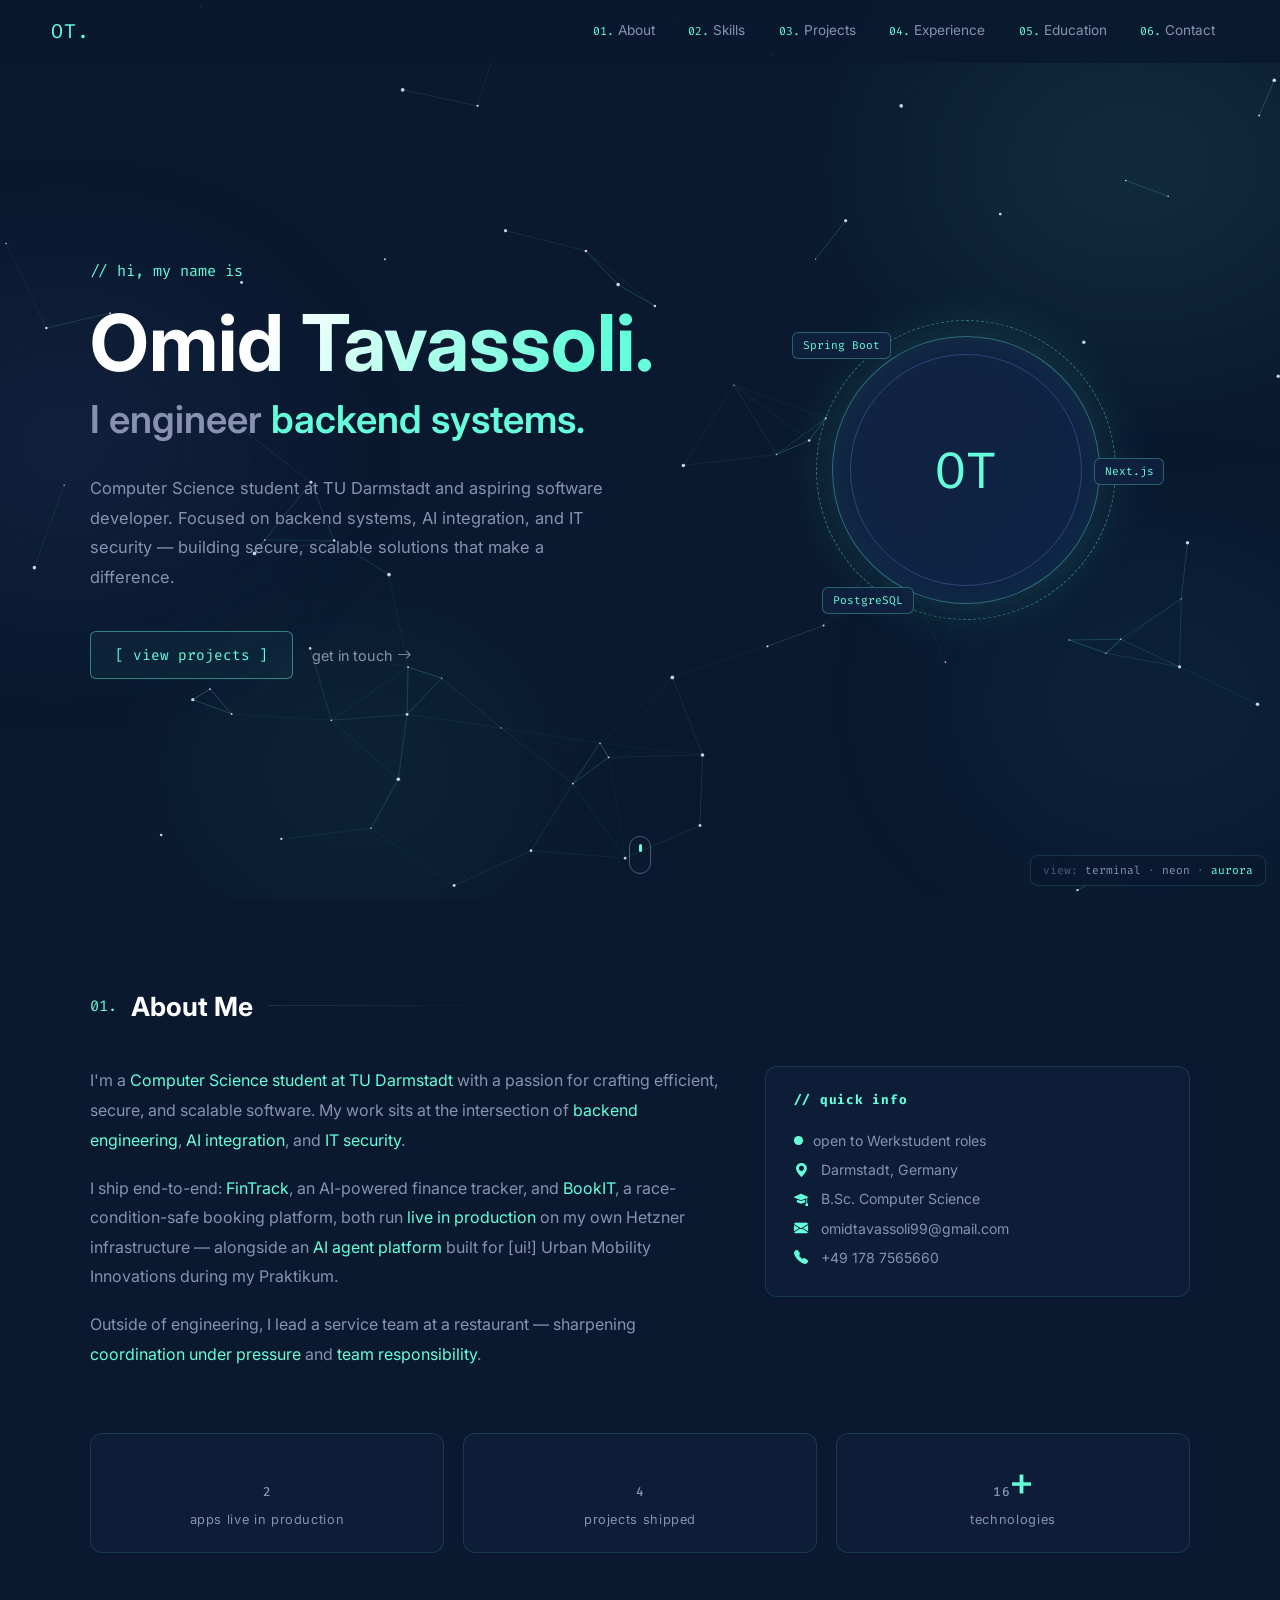
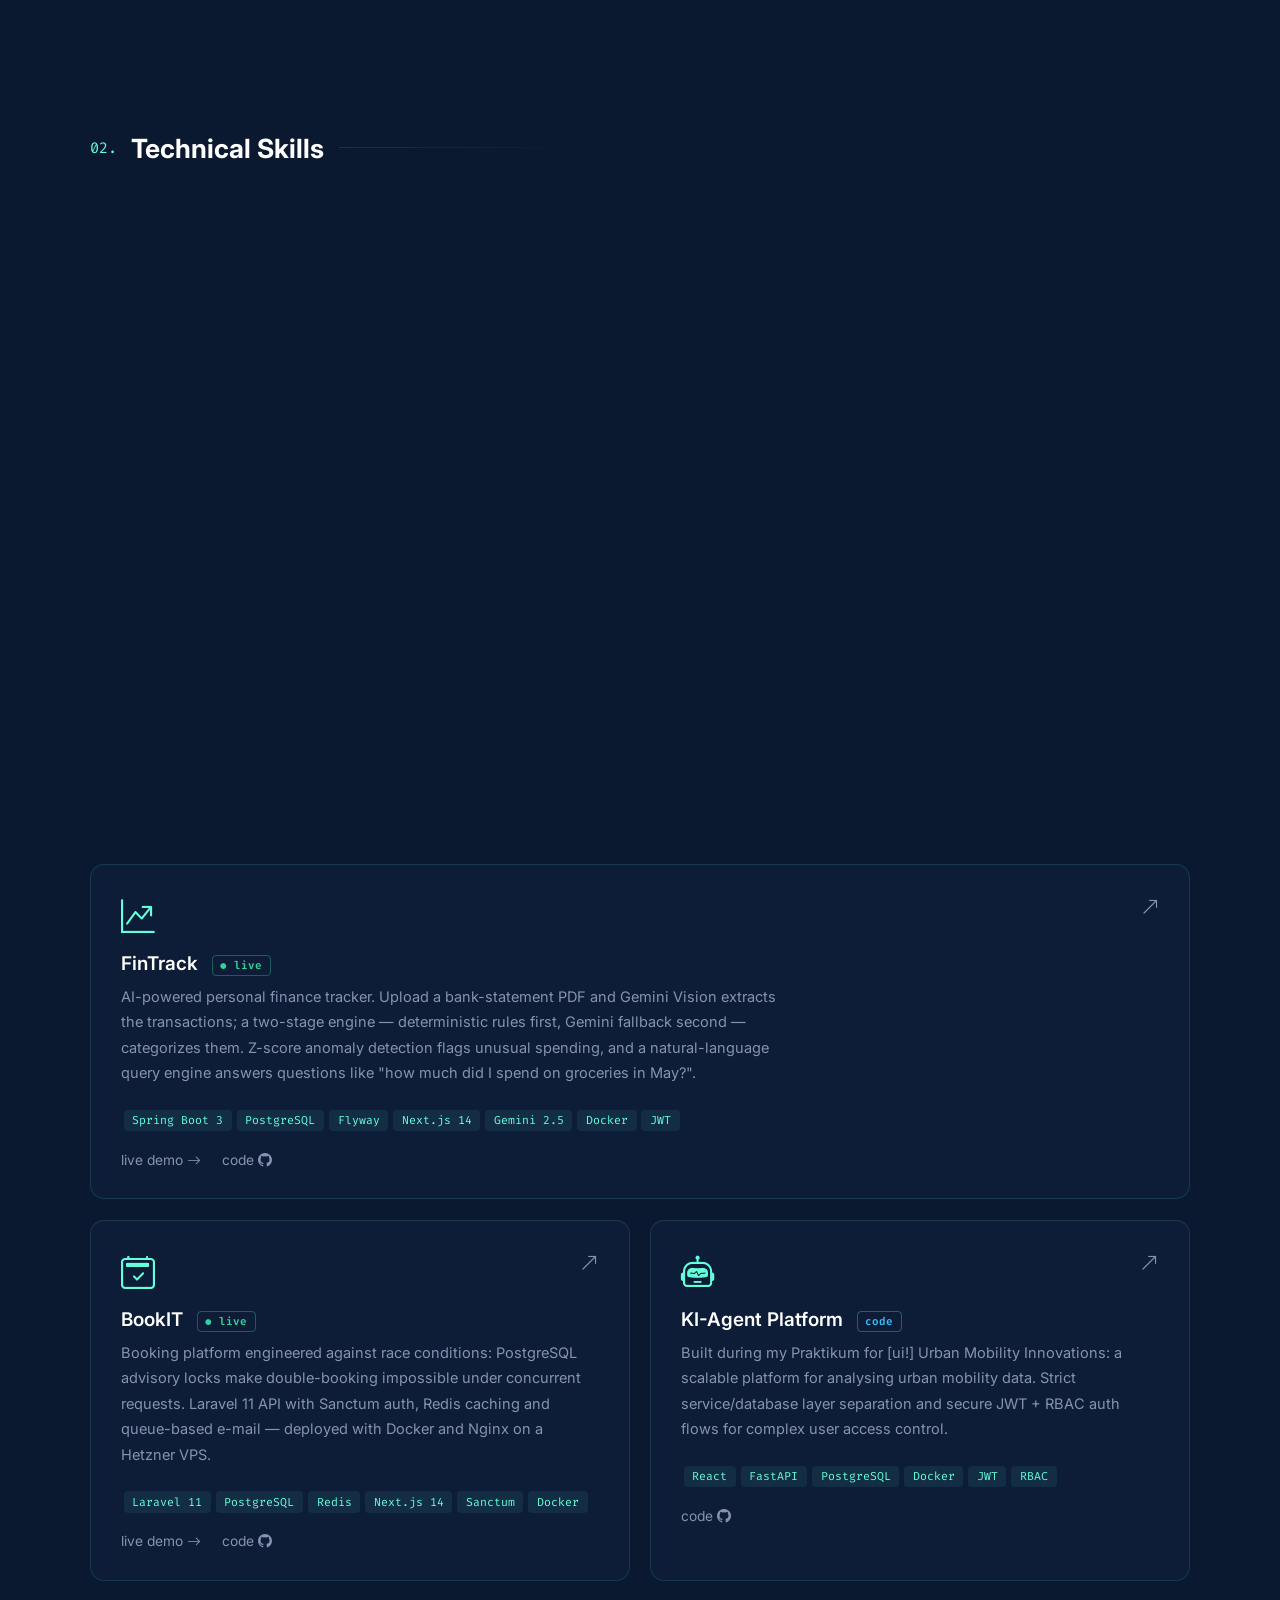
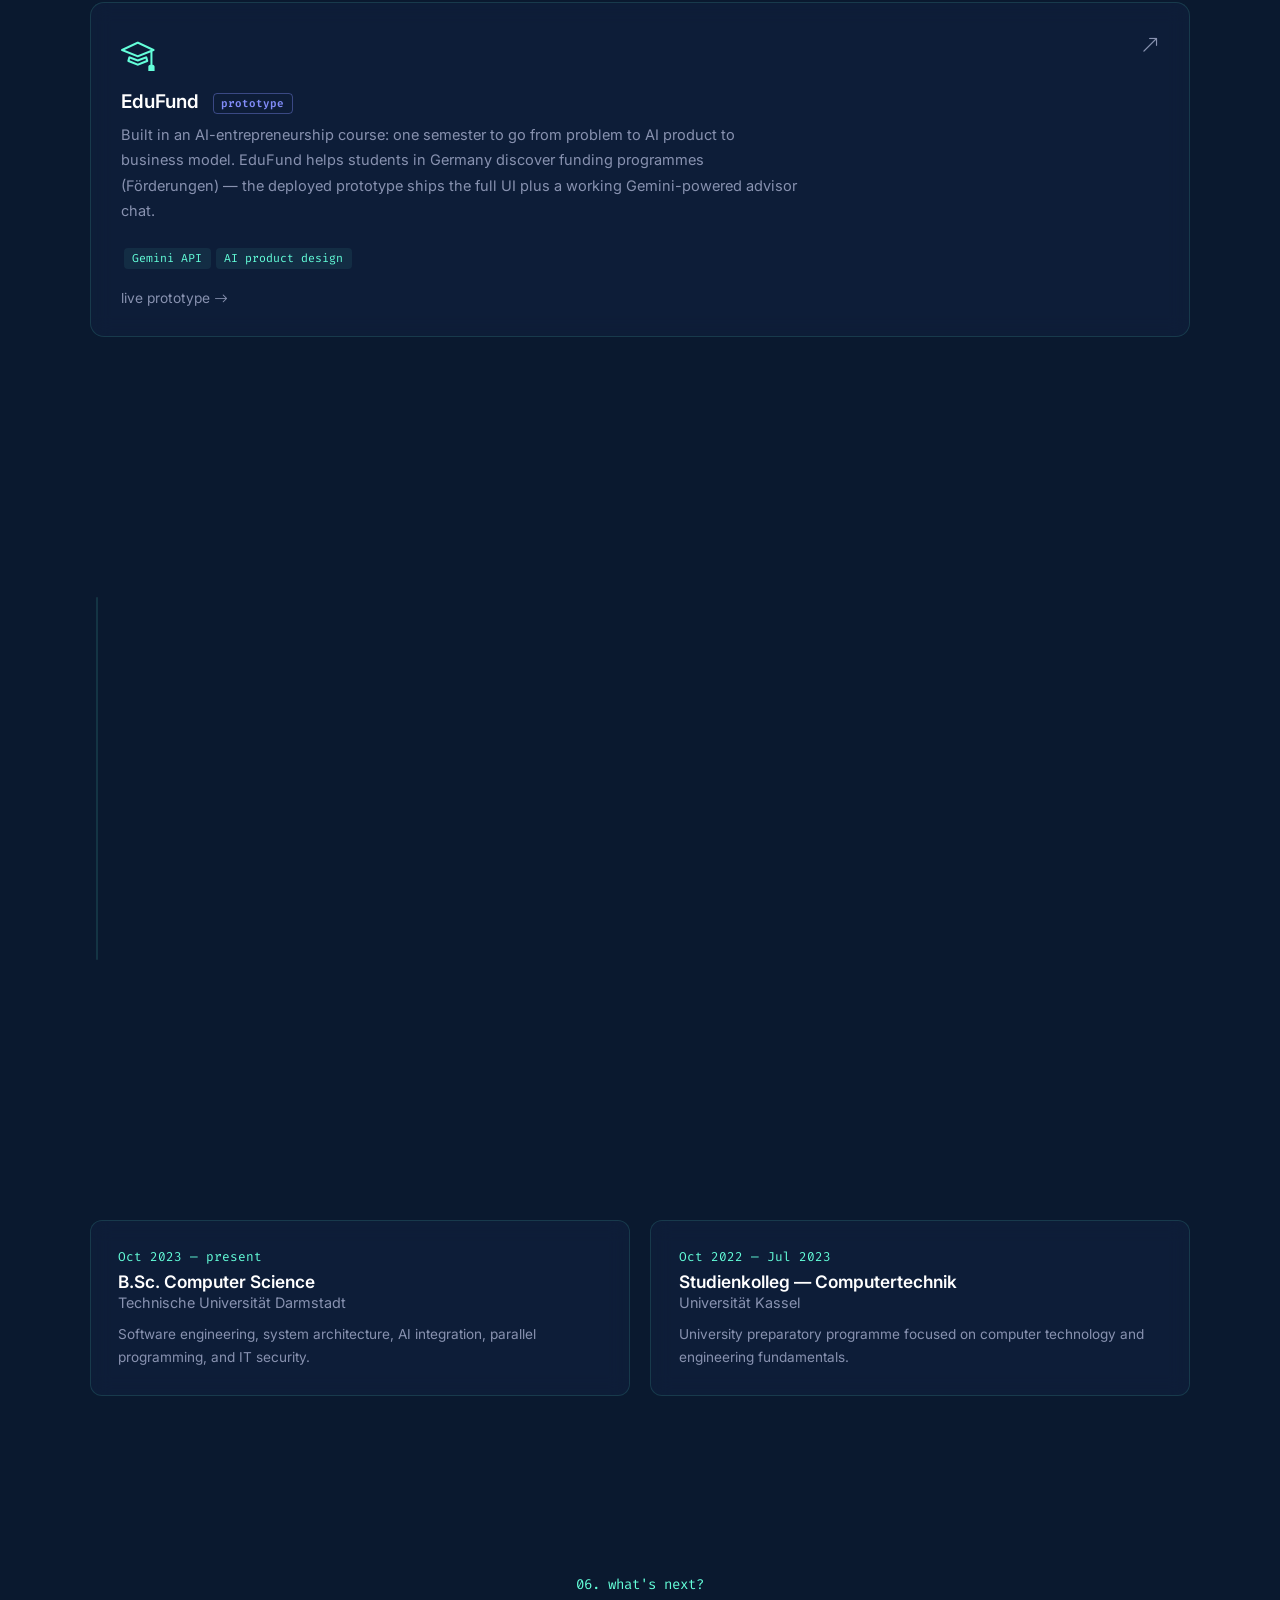
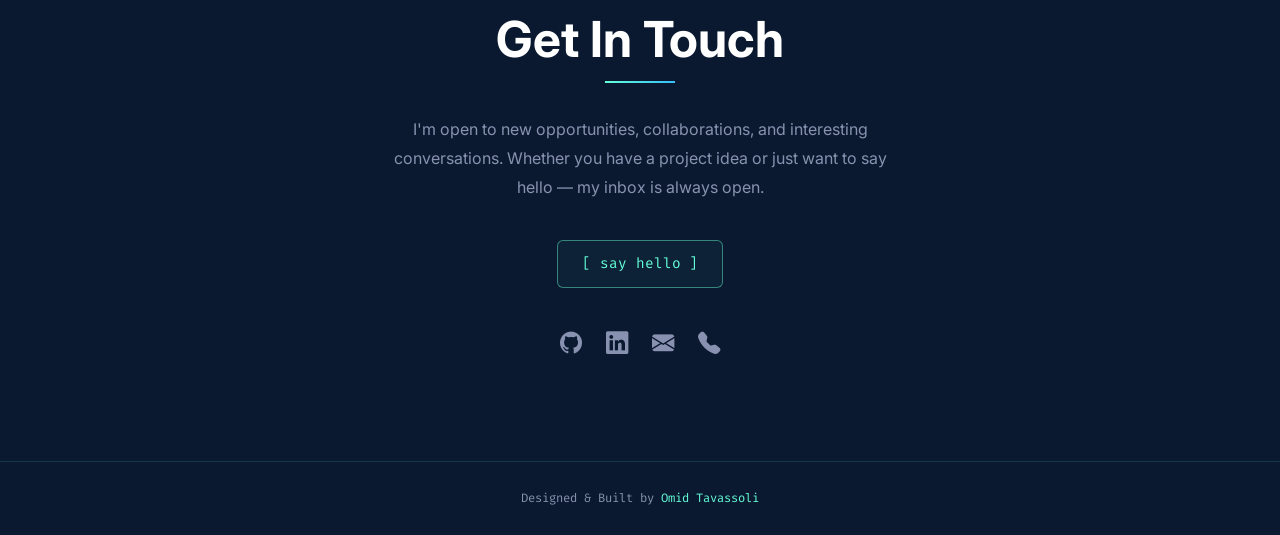
==== commit 95e5def1: "changed the api call backend, deleted the tour system and added an chatbot ui only not connected yet" ====
--- a/aurora.html
+++ b/aurora.html
@@ -282,11 +282,6 @@
 footer span{color:var(--mint)}
 
 /* ── language toggle ── */
-.langwrap{display:inline-flex;gap:.15rem;align-items:center;margin-left:.9rem;padding-left:.9rem;border-left:1px solid var(--border)}
-.langbtn{background:none;border:1px solid transparent;border-radius:6px;padding:.28rem .34rem;cursor:pointer;opacity:.4;transition:opacity .25s,border-color .25s;line-height:0}
-.langbtn svg{width:20px;height:14px;border-radius:2px;display:block}
-.langbtn:hover{opacity:.85}
-.langbtn.active{opacity:1;border-color:var(--border)}
 .pstat{font-family:'Fira Code';font-size:.68rem;color:#34d399;border:1px solid rgba(52,211,153,.35);border-radius:4px;padding:.12rem .45rem;margin-left:.55rem;vertical-align:middle}
 .pstat.proto{color:var(--indigo);border-color:rgba(129,140,248,.4)}
 .pstat.code{color:var(--sky);border-color:rgba(56,189,248,.4)}
@@ -331,13 +326,12 @@
     <a class="brand" href="#hero">OT.</a>
     <button id="mbtn" aria-label="menu"><i class="bi bi-list"></i></button>
     <div id="navlinks">
-        <a class="nv" href="#about"><b>01.</b><span data-i18n="nav.about">About</span></a>
-        <a class="nv" href="#skills"><b>02.</b><span data-i18n="nav.skills">Skills</span></a>
-        <a class="nv" href="#projects"><b>03.</b><span data-i18n="nav.projects">Projects</span></a>
-        <a class="nv" href="#experience"><b>04.</b><span data-i18n="nav.experience">Experience</span></a>
-        <a class="nv" href="#education"><b>05.</b><span data-i18n="nav.education">Education</span></a>
-        <a class="nv" href="#contact"><b>06.</b><span data-i18n="nav.contact">Contact</span></a>
-        <span class="langwrap"><button class="langbtn" data-setlang="en" title="English" aria-label="English"><svg viewBox="0 0 20 14"><rect width="20" height="14" fill="#1e3a8a"/><path d="M0 0l20 14M20 0L0 14" stroke="#fff" stroke-width="2.6"/><path d="M10 0v14M0 7h20" stroke="#fff" stroke-width="4.4"/><path d="M10 0v14M0 7h20" stroke="#dc2626" stroke-width="2.4"/></svg></button><button class="langbtn" data-setlang="de" title="Deutsch" aria-label="Deutsch"><svg viewBox="0 0 20 14"><rect width="20" height="14" fill="#000"/><rect y="4.66" width="20" height="4.67" fill="#dd0000"/><rect y="9.33" width="20" height="4.67" fill="#ffce00"/></svg></button></span>
+        <a class="nv" href="#about"><b>01.</b><span>About</span></a>
+        <a class="nv" href="#skills"><b>02.</b><span>Skills</span></a>
+        <a class="nv" href="#projects"><b>03.</b><span>Projects</span></a>
+        <a class="nv" href="#experience"><b>04.</b><span>Experience</span></a>
+        <a class="nv" href="#education"><b>05.</b><span>Education</span></a>
+        <a class="nv" href="#contact"><b>06.</b><span>Contact</span></a>
     </div>
 </nav>
 
@@ -346,17 +340,13 @@
     <canvas id="stars"></canvas>
     <div class="hero-inner">
         <div>
-            <p class="hero-tag reveal" data-i18n="hero.tag">// hi, my name is</p>
+            <p class="hero-tag reveal">// hi, my name is</p>
             <h1 class="hero-name reveal" style="--d:.08s">Omid Tavassoli.</h1>
-            <div class="hero-role reveal" style="--d:.16s"><span data-i18n="hero.engineer">I engineer </span><span class="rotor"><span id="rotorWord">backend systems.</span></span></div>
-            <p class="hero-bio reveal" style="--d:.24s" data-i18n="hero.bio">
-                Computer Science student at TU Darmstadt and aspiring software developer.
-                Focused on backend systems, AI integration, and IT security — building secure,
-                scalable solutions that make a difference.
-            </p>
+            <div class="hero-role reveal" style="--d:.16s"><span>I engineer </span><span class="rotor"><span id="rotorWord">backend systems.</span></span></div>
+            <p class="hero-bio reveal" style="--d:.24s">Computer Science student at TU Darmstadt and aspiring software developer. Focused on backend systems, AI integration, and IT security — building secure, scalable solutions that make a difference.</p>
             <div class="hero-cta reveal" style="--d:.32s">
-                <a class="btn-brk" href="#projects"><span class="bl">[</span><span data-i18n="cta.view"> view projects </span><span class="br">]</span></a>
-                <a class="link-arrow" href="#contact"><span data-i18n="cta.touch">get in touch </span><i class="bi bi-arrow-right"></i></a>
+                <a class="btn-brk" href="#projects"><span class="bl">[</span><span> view projects </span><span class="br">]</span></a>
+                <a class="link-arrow" href="#contact"><span>get in touch </span><i class="bi bi-arrow-right"></i></a>
             </div>
         </div>
         <div class="reveal" style="--d:.4s">
@@ -376,16 +366,16 @@
 <!-- ══ about ══ -->
 <section id="about">
     <div class="wrap">
-        <h2 class="sec-title reveal"><span class="num">01.</span> <span data-i18n="about.me">About Me</span> <span class="sec-line"></span></h2>
+        <h2 class="sec-title reveal"><span class="num">01.</span> <span>About Me</span> <span class="sec-line"></span></h2>
         <div class="about-grid">
             <div class="about-text">
-                <p class="reveal" data-i18n-html="about.p1">.</p>
-                <p class="reveal" style="--d:.1s" data-i18n-html="about.p2">.</p>
-                <p class="reveal" style="--d:.2s" data-i18n-html="about.p3">.</p>
+                <p class="reveal">I'm a <em>Computer Science student at TU Darmstadt</em> with a passion for crafting efficient, secure, and scalable software. My work sits at the intersection of <em>backend engineering</em>, <em>AI integration</em>, and <em>IT security</em>.</p>
+                <p class="reveal" style="--d:.1s">I ship end-to-end: <em>FinTrack</em>, an AI-powered finance tracker, and <em>BookIT</em>, a race-condition-safe booking platform, both run <em>live in production</em> on my own Hetzner infrastructure — alongside an <em>AI agent platform</em> built for [ui!] Urban Mobility Innovations during my Praktikum.</p>
+                <p class="reveal" style="--d:.2s">Outside of engineering, I lead a service team at a restaurant — sharpening <em>coordination under pressure</em> and <em>team responsibility</em>.</p>
             </div>
             <div class="info-card reveal reveal-r" style="--d:.15s">
                 <h6>// quick info</h6>
-                <div class="info-row"><span class="pulse"></span> <span data-i18n="now.open">open to Werkstudent roles</span></div>
+                <div class="info-row"><span class="pulse"></span> <span>open to Werkstudent roles</span></div>
                 <div class="info-row"><i class="bi bi-geo-alt-fill"></i> Darmstadt, Germany</div>
                 <div class="info-row"><i class="bi bi-mortarboard-fill"></i> B.Sc. Computer Science</div>
                 <div class="info-row"><i class="bi bi-envelope-fill"></i> <a href="mailto:omidtavassoli99@gmail.com">omidtavassoli99@gmail.com</a></div>
@@ -393,9 +383,9 @@
             </div>
         </div>
         <div class="stats">
-            <div class="stat reveal" style="--d:0s"><b><span class="cnt" data-count="2">0</span></b><span data-i18n="stats.live">apps live in production</span></div>
-            <div class="stat reveal" style="--d:.12s"><b><span class="cnt" data-count="4">0</span></b><span data-i18n="stats.shipped">projects shipped</span></div>
-            <div class="stat reveal" style="--d:.24s"><b><span class="cnt" data-count="18">0</span>+</b><span data-i18n="stats.tech">technologies</span></div>
+            <div class="stat reveal" style="--d:0s"><b><span class="cnt" data-count="2">0</span></b><span>apps live in production</span></div>
+            <div class="stat reveal" style="--d:.12s"><b><span class="cnt" data-count="4">0</span></b><span>projects shipped</span></div>
+            <div class="stat reveal" style="--d:.24s"><b><span class="cnt" data-count="18">0</span>+</b><span>technologies</span></div>
         </div>
     </div>
 </section>
@@ -403,26 +393,26 @@
 <!-- ══ skills ══ -->
 <section id="skills">
     <div class="wrap">
-        <h2 class="sec-title reveal"><span class="num">02.</span> <span data-i18n="skills.aurora">Technical Skills</span> <span class="sec-line"></span></h2>
+        <h2 class="sec-title reveal"><span class="num">02.</span> <span>Technical Skills</span> <span class="sec-line"></span></h2>
         <div class="skill-grid">
             <div class="skill-card reveal" style="--d:0s">
-                <h6><i class="bi bi-code-slash"></i> <span data-i18n="sk.lang">Languages</span></h6>
+                <h6><i class="bi bi-code-slash"></i> <span>Languages</span></h6>
                 <span class="tag">Python</span><span class="tag">Java</span><span class="tag">JavaScript</span><span class="tag">PHP</span><span class="tag">C++</span><span class="tag">SQL</span>
             </div>
             <div class="skill-card reveal" style="--d:.08s">
-                <h6><i class="bi bi-shield-lock"></i> <span data-i18n="sk.backend">Backend &amp; Security</span></h6>
+                <h6><i class="bi bi-shield-lock"></i> <span>Backend &amp; Security</span></h6>
                 <span class="tag">Spring Boot 3</span><span class="tag">FastAPI</span><span class="tag">Laravel 11</span><span class="tag">Node.js</span><span class="tag">REST APIs</span><span class="tag">JWT · RBAC</span><span class="tag">OAuth2</span><span class="tag">Sanctum</span>
             </div>
             <div class="skill-card reveal" style="--d:.16s">
-                <h6><i class="bi bi-window-sidebar"></i> <span data-i18n="sk.frontend">Frontend</span></h6>
+                <h6><i class="bi bi-window-sidebar"></i> <span>Frontend</span></h6>
                 <span class="tag">React</span><span class="tag">Next.js 14</span><span class="tag">HTML5 / CSS3</span><span class="tag">AJAX</span>
             </div>
             <div class="skill-card reveal" style="--d:.24s">
-                <h6><i class="bi bi-database"></i> <span data-i18n="sk.db">Databases</span></h6>
+                <h6><i class="bi bi-database"></i> <span>Databases</span></h6>
                 <span class="tag">PostgreSQL</span><span class="tag">MySQL</span><span class="tag">Redis</span><span class="tag">SQLite</span><span class="tag">SQLAlchemy</span><span class="tag">Flyway</span>
             </div>
             <div class="skill-card reveal" style="--d:.32s">
-                <h6><i class="bi bi-stars"></i> <span data-i18n="sk.devops">DevOps &amp; AI</span></h6>
+                <h6><i class="bi bi-stars"></i> <span>DevOps &amp; AI</span></h6>
                 <span class="tag">Docker</span><span class="tag">Nginx</span><span class="tag">Linux</span><span class="tag">Git</span><span class="tag">Gemini API</span><span class="tag">Shell Scripting</span>
             </div>
         </div>
@@ -432,35 +422,35 @@
 <!-- ══ projects ══ -->
 <section id="projects">
     <div class="wrap">
-        <h2 class="sec-title reveal"><span class="num">03.</span> <span data-i18n="proj.aurora">Projects</span> <span class="sec-line"></span></h2>
+        <h2 class="sec-title reveal"><span class="num">03.</span> <span>Projects</span> <span class="sec-line"></span></h2>
         <div class="pgrid">
             <div class="pcard feat tilt reveal">
                 <div class="ptop"><span class="pic"><i class="bi bi-graph-up-arrow"></i></span><a class="pgo" href="https://fintrack.omidtavassoli.dev" target="_blank" rel="noopener" aria-label="FinTrack live demo"><i class="bi bi-arrow-up-right"></i></a></div>
                 <h5>FinTrack <span class="pstat">● live</span></h5>
-                <p data-i18n="p.fin.desc">.</p>
+                <p>AI-powered personal finance tracker. Upload a bank-statement PDF and Gemini Vision extracts the transactions; a two-stage engine — deterministic rules first, Gemini fallback second — categorizes them. Z-score anomaly detection flags unusual spending, and a natural-language query engine answers questions like "how much did I spend on groceries in May?".</p>
                 <div class="stack"><span>Spring Boot 3</span><span>PostgreSQL</span><span>Flyway</span><span>Next.js 14</span><span>Gemini 2.5</span><span>Docker</span><span>JWT</span></div>
-                <div class="plinks"><a class="link-arrow" href="https://fintrack.omidtavassoli.dev" target="_blank" rel="noopener"><span data-i18n="link.live">live demo</span> <i class="bi bi-arrow-right"></i></a><a class="link-arrow" href="https://github.com/omid-tavassoli/fintrack" target="_blank" rel="noopener"><span data-i18n="link.code">code</span> <i class="bi bi-github"></i></a></div>
+                <div class="plinks"><a class="link-arrow" href="https://fintrack.omidtavassoli.dev" target="_blank" rel="noopener"><span>live demo</span> <i class="bi bi-arrow-right"></i></a><a class="link-arrow" href="https://github.com/omid-tavassoli/fintrack" target="_blank" rel="noopener"><span>code</span> <i class="bi bi-github"></i></a></div>
             </div>
             <div class="pcard tilt reveal reveal-l" style="--d:.1s">
                 <div class="ptop"><span class="pic"><i class="bi bi-calendar2-check"></i></span><a class="pgo" href="https://bookit.omidtavassoli.dev" target="_blank" rel="noopener" aria-label="BookIT live demo"><i class="bi bi-arrow-up-right"></i></a></div>
                 <h5>BookIT <span class="pstat">● live</span></h5>
-                <p data-i18n="p.book.desc">.</p>
+                <p>Booking platform engineered against race conditions: PostgreSQL advisory locks make double-booking impossible under concurrent requests. Laravel 11 API with Sanctum auth, Redis caching and queue-based e-mail — deployed with Docker and Nginx on a Hetzner VPS.</p>
                 <div class="stack"><span>Laravel 11</span><span>PostgreSQL</span><span>Redis</span><span>Next.js 14</span><span>Sanctum</span><span>Docker</span></div>
-                <div class="plinks"><a class="link-arrow" href="https://bookit.omidtavassoli.dev" target="_blank" rel="noopener"><span data-i18n="link.live">live demo</span> <i class="bi bi-arrow-right"></i></a><a class="link-arrow" href="https://github.com/omid-tavassoli/bookit" target="_blank" rel="noopener"><span data-i18n="link.code">code</span> <i class="bi bi-github"></i></a></div>
+                <div class="plinks"><a class="link-arrow" href="https://bookit.omidtavassoli.dev" target="_blank" rel="noopener"><span>live demo</span> <i class="bi bi-arrow-right"></i></a><a class="link-arrow" href="https://github.com/omid-tavassoli/bookit" target="_blank" rel="noopener"><span>code</span> <i class="bi bi-github"></i></a></div>
             </div>
             <div class="pcard tilt reveal reveal-r" style="--d:.2s">
                 <div class="ptop"><span class="pic"><i class="bi bi-robot"></i></span><a class="pgo" href="https://github.com/omid-tavassoli/TeamProject-KiAgent" target="_blank" rel="noopener" aria-label="KI-Agent code"><i class="bi bi-arrow-up-right"></i></a></div>
                 <h5>KI-Agent Platform <span class="pstat code">code</span></h5>
-                <p data-i18n="p.ui.desc">.</p>
+                <p>Built during my Praktikum for [ui!] Urban Mobility Innovations: a scalable platform for analysing urban mobility data. Strict service/database layer separation and secure JWT + RBAC auth flows for complex user access control.</p>
                 <div class="stack"><span>React</span><span>FastAPI</span><span>PostgreSQL</span><span>Docker</span><span>JWT</span><span>RBAC</span></div>
-                <div class="plinks"><a class="link-arrow" href="https://github.com/omid-tavassoli/TeamProject-KiAgent" target="_blank" rel="noopener"><span data-i18n="link.code">code</span> <i class="bi bi-github"></i></a></div>
+                <div class="plinks"><a class="link-arrow" href="https://github.com/omid-tavassoli/TeamProject-KiAgent" target="_blank" rel="noopener"><span>code</span> <i class="bi bi-github"></i></a></div>
             </div>
             <div class="pcard feat tilt reveal" style="--d:.1s">
                 <div class="ptop"><span class="pic"><i class="bi bi-mortarboard"></i></span><a class="pgo" href="https://edufund.omidtavassoli.dev" target="_blank" rel="noopener" aria-label="EduFund prototype"><i class="bi bi-arrow-up-right"></i></a></div>
-                <h5>EduFund <span class="pstat proto" data-i18n="badge.proto">prototype</span></h5>
-                <p data-i18n="p.edu.desc">.</p>
+                <h5>EduFund <span class="pstat proto">prototype</span></h5>
+                <p>Built in an AI-entrepreneurship course: one semester to go from problem to AI product to business model. EduFund helps students in Germany discover funding programmes (Förderungen) — the deployed prototype ships the full UI plus a working Gemini-powered advisor chat.</p>
                 <div class="stack"><span>Gemini API</span><span>AI product design</span></div>
-                <div class="plinks"><a class="link-arrow" href="https://edufund.omidtavassoli.dev" target="_blank" rel="noopener"><span data-i18n="link.proto">live prototype</span> <i class="bi bi-arrow-right"></i></a></div>
+                <div class="plinks"><a class="link-arrow" href="https://edufund.omidtavassoli.dev" target="_blank" rel="noopener"><span>live prototype</span> <i class="bi bi-arrow-right"></i></a></div>
             </div>
         </div>
     </div>
@@ -469,13 +459,13 @@
 <!-- ══ experience ══ -->
 <section id="experience">
     <div class="wrap">
-        <h2 class="sec-title reveal"><span class="num">04.</span> <span data-i18n="nav.experience">Experience</span> <span class="sec-line"></span></h2>
+        <h2 class="sec-title reveal"><span class="num">04.</span> <span>Experience</span> <span class="sec-line"></span></h2>
         <div class="timeline">
             <div class="tl-track"></div>
             <div class="tl-fill"></div>
             <div class="tl-item reveal">
                 <div class="tl-date">2024 — present</div>
-                <div class="tl-title" data-i18n="j1.role">Service Lead &amp; Staff</div>
+                <div class="tl-title">Service Lead &amp; Staff</div>
                 <div class="tl-org">Biergarten Darmstadt</div>
                 <ul class="tl-body">
                     <li>Coordinating team workflows under time pressure in a fast-paced environment</li>
@@ -485,11 +475,11 @@
             </div>
             <div class="tl-item reveal" style="--d:.1s">
                 <div class="tl-date">2023 — present</div>
-                <div class="tl-title" data-i18n="exp.j2.role">Software Projects — University &amp; Industry</div>
+                <div class="tl-title">Software Projects — University &amp; Industry</div>
                 <div class="tl-org">TU Darmstadt · [ui!] · self-hosted</div>
                 <ul class="tl-body">
-                    <li data-i18n="exp.j2.l1">FinTrack &amp; BookIT shipped to production on my own infrastructure</li>
-                    <li data-i18n="exp.j2.l2">AI agent platform for [ui!] Urban Mobility Innovations (Praktikum)</li>
+                    <li>FinTrack &amp; BookIT shipped to production on my own infrastructure</li>
+                    <li>AI agent platform for [ui!] Urban Mobility Innovations (Praktikum)</li>
                 </ul>
             </div>
         </div>
@@ -499,19 +489,19 @@
 <!-- ══ education ══ -->
 <section id="education">
     <div class="wrap">
-        <h2 class="sec-title reveal"><span class="num">05.</span> <span data-i18n="nav.education">Education</span> <span class="sec-line"></span></h2>
+        <h2 class="sec-title reveal"><span class="num">05.</span> <span>Education</span> <span class="sec-line"></span></h2>
         <div class="edu-grid">
             <div class="edu-card reveal reveal-l">
                 <div class="edu-year">Oct 2023 — present</div>
-                <div class="edu-degree" data-i18n="j2.role">B.Sc. Computer Science</div>
+                <div class="edu-degree">B.Sc. Computer Science</div>
                 <div class="edu-school">Technische Universität Darmstadt</div>
-                <p class="edu-note" data-i18n="j2.desc">.</p>
+                <p class="edu-note">Software engineering, system architecture, AI integration, parallel programming, and IT security.</p>
             </div>
             <div class="edu-card reveal reveal-r" style="--d:.12s">
                 <div class="edu-year">Oct 2022 — Jul 2023</div>
                 <div class="edu-degree">Studienkolleg — Computertechnik</div>
                 <div class="edu-school">Universität Kassel</div>
-                <p class="edu-note" data-i18n="j3.desc">.</p>
+                <p class="edu-note">University preparatory programme focused on computer technology and engineering fundamentals.</p>
             </div>
         </div>
     </div>
@@ -521,10 +511,9 @@
 <section id="contact">
     <div class="wrap">
         <p class="contact-eyebrow reveal">06. what's next?</p>
-        <h2 class="contact-h reveal" style="--d:.08s" data-i18n="contact.aurora">Get In Touch</h2>
-        <p class="contact-sub reveal" style="--d:.16s" data-i18n="contact.sub">I'm open to new opportunities, collaborations, and interesting
-        conversations. Whether you have a project idea or just want to say hello — my inbox is always open.</p>
-        <a class="btn-brk reveal" style="--d:.24s" href="mailto:omidtavassoli99@gmail.com"><span class="bl">[</span><span data-i18n="cta.hello"> say hello </span><span class="br">]</span></a>
+        <h2 class="contact-h reveal" style="--d:.08s">Get In Touch</h2>
+        <p class="contact-sub reveal" style="--d:.16s">I'm open to new opportunities, collaborations, and interesting conversations. Whether you have a project idea or just want to say hello — my inbox is always open.</p>
+        <a class="btn-brk reveal" style="--d:.24s" href="mailto:omidtavassoli99@gmail.com"><span class="bl">[</span><span> say hello </span><span class="br">]</span></a>
         <div class="social-row reveal" style="--d:.32s">
             <a class="social-btn" href="https://github.com/omid-tavassoli" target="_blank" rel="noopener" title="GitHub"><i class="bi bi-github"></i></a>
             <a class="social-btn" href="https://www.linkedin.com/in/omid-tavassoli-b2758b307" target="_blank" rel="noopener" title="LinkedIn"><i class="bi bi-linkedin"></i></a>
@@ -536,7 +525,7 @@
 
 </main>
 
-<footer data-i18n-html="footer.aurora">Designed &amp; Built by <span>Omid Tavassoli</span></footer>
+<footer>Designed &amp; Built by <span>Omid Tavassoli</span></footer>
 
 </div><!-- /page -->
 
@@ -544,7 +533,6 @@
     view: <a href="terminal.html">terminal</a> · <a href="index.html">neon</a> · <span class="cur-t">aurora</span>
 </div>
 
-<script src="i18n.js"></script>
 <script>
 const RM = matchMedia('(prefers-reduced-motion: reduce)').matches;
 const TOUCH = matchMedia('(hover: none), (pointer: coarse)').matches;
@@ -659,7 +647,7 @@
 document.querySelectorAll('.reveal').forEach(el => io.observe(el));
 
 /* ── word rotor ── */
-const words = () => (window.t && window.t('rotor.aurora')) || ['backend systems.', 'secure APIs.', 'AI solutions.', 'full-stack apps.'];
+const words = () => ['backend systems.', 'secure APIs.', 'AI solutions.', 'full-stack apps.'];
 const rw = document.getElementById('rotorWord');
 if (!RM) {
     let wi = 0;
